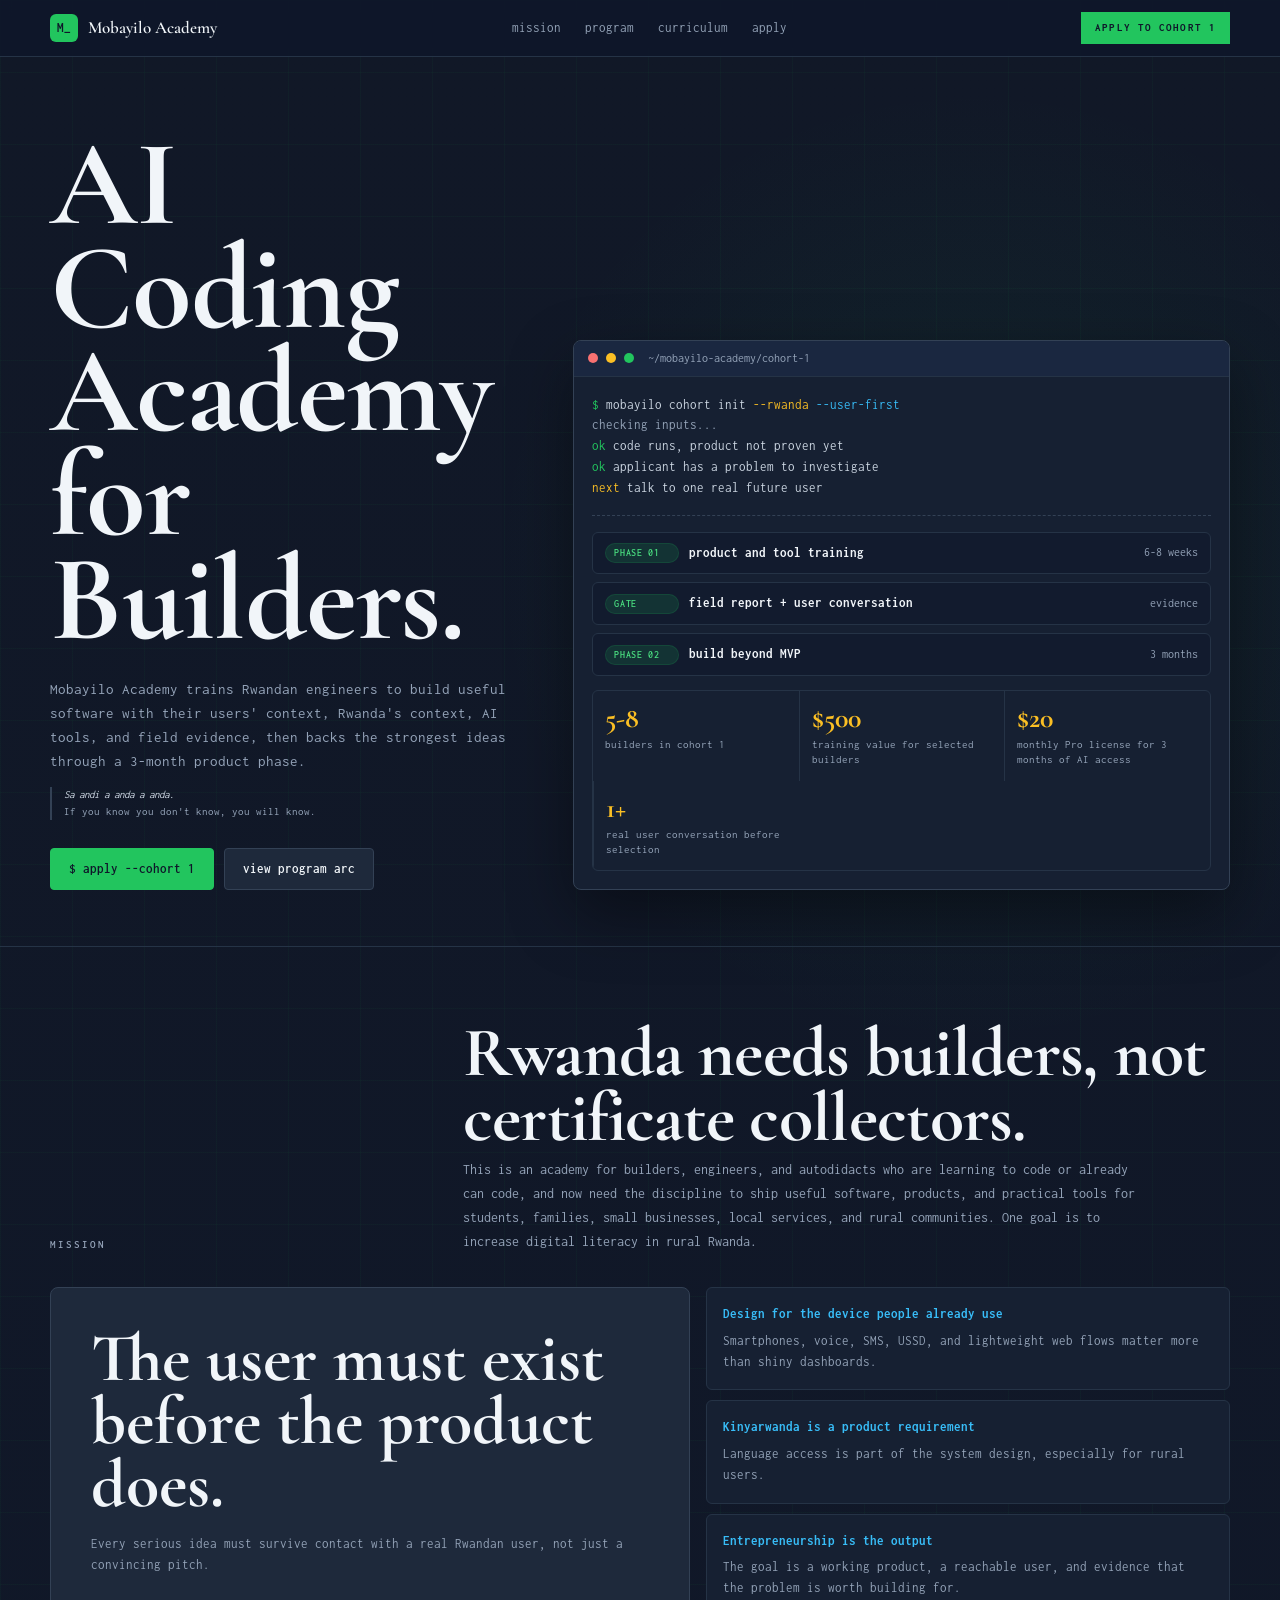
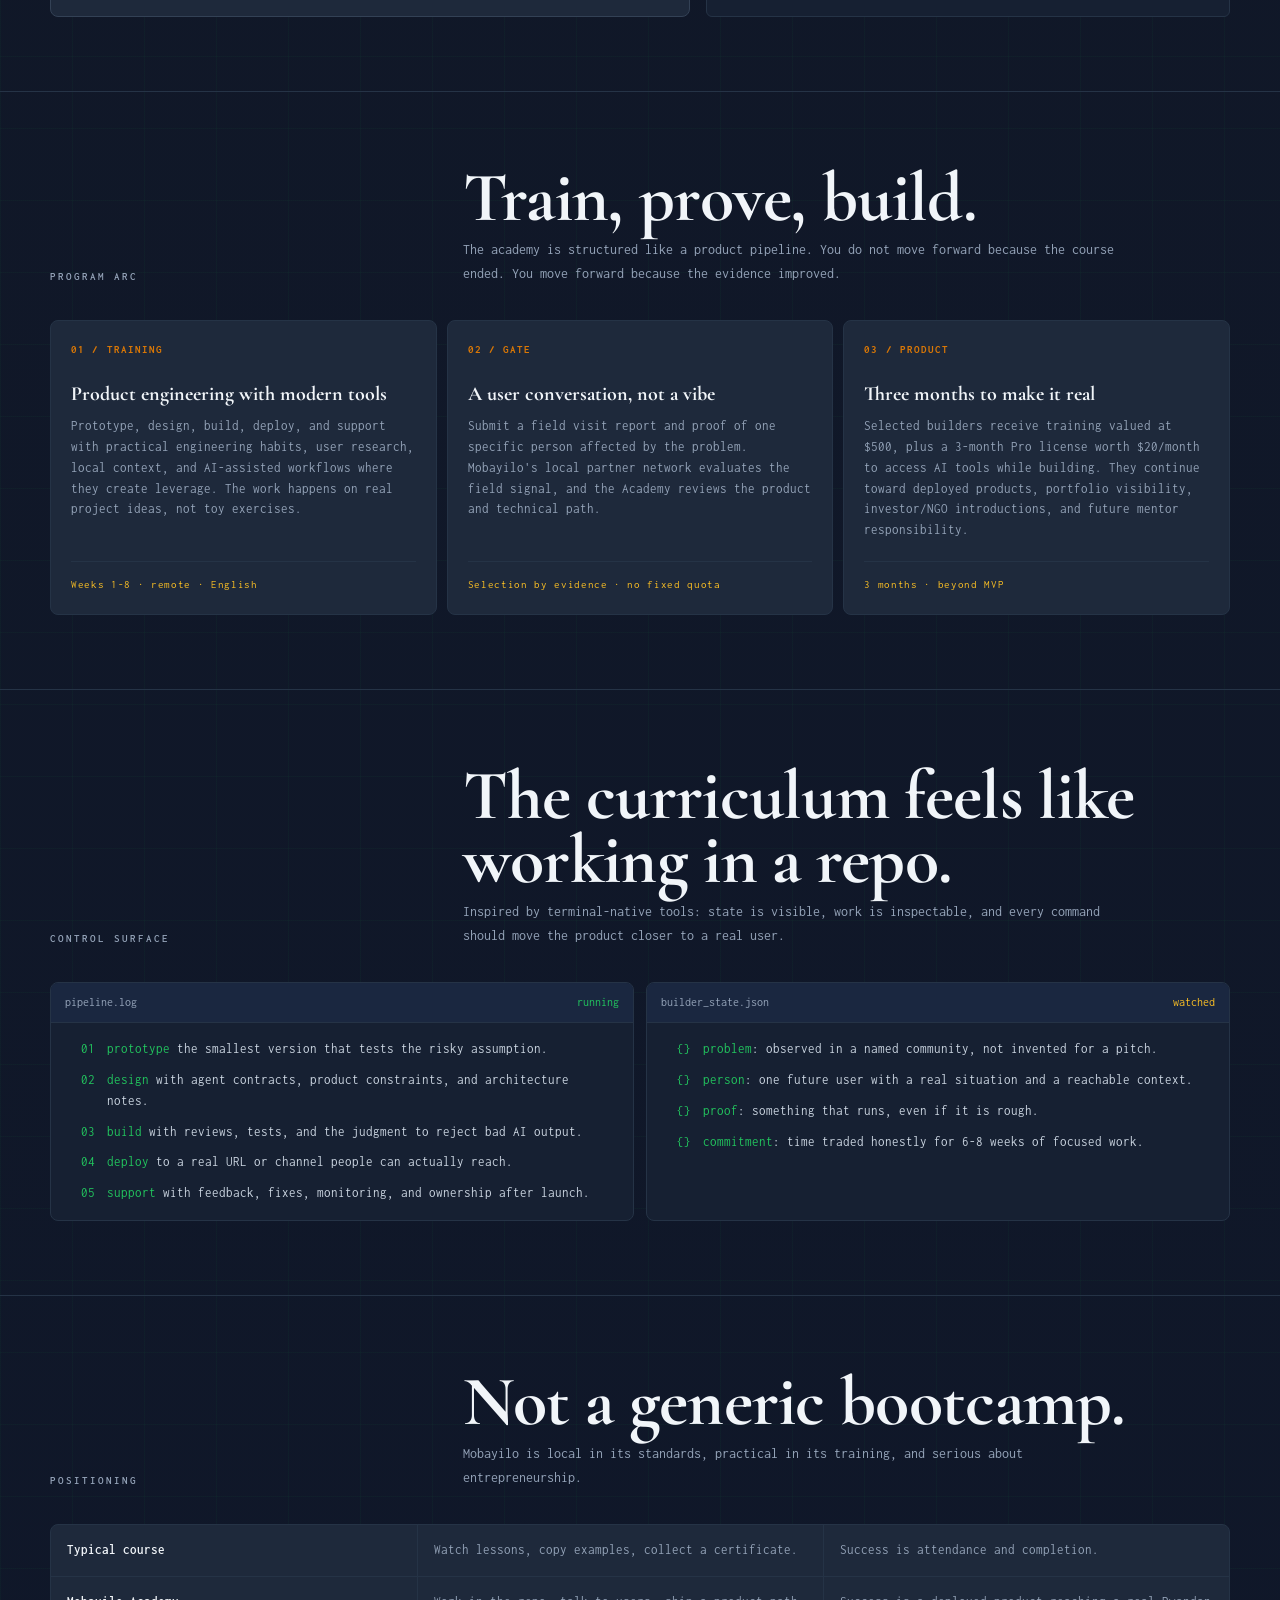
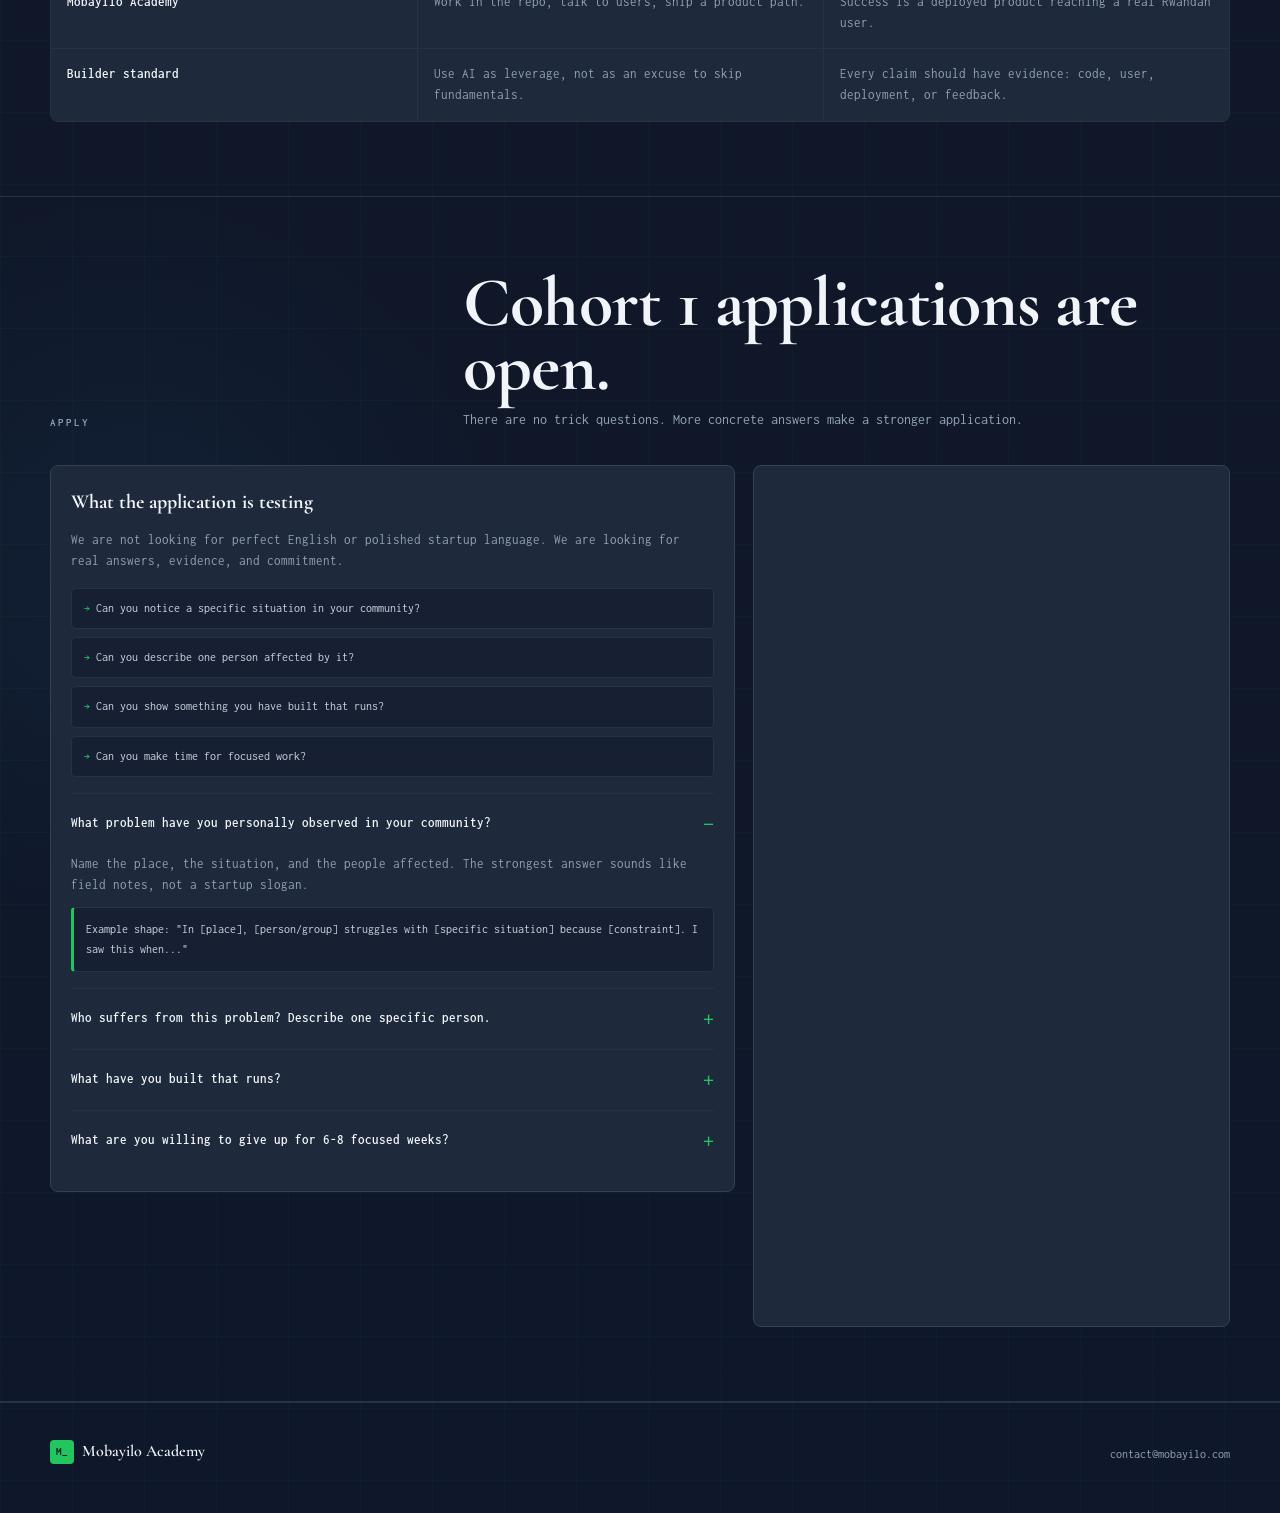
==== site/index.html @ a6df638d "feat(site): restyle Academy to Mobayilo design system Replace IBM Plex Mono + Instrument Serif with " ====
<!DOCTYPE html>
<html lang="en">
<head>
  <meta charset="UTF-8">
  <meta name="viewport" content="width=device-width, initial-scale=1.0">
  <title>Mobayilo Academy - Cohort 1</title>
  <meta name="description" content="Mobayilo Academy trains Rwandan engineers to build useful software with user context, Rwanda context, AI tools, and builder discipline.">
  <link rel="canonical" href="https://academy.mobayilo.com/">
  <meta property="og:title" content="Mobayilo Academy - Cohort 1">
  <meta property="og:description" content="Training Rwandan builders to ship useful software with user context, Rwanda context, AI tools, and field evidence.">
  <meta property="og:type" content="website">
  <meta property="og:url" content="https://academy.mobayilo.com/">
  <meta name="twitter:card" content="summary">
  <link rel="icon" href="data:image/svg+xml,%3Csvg xmlns='http://www.w3.org/2000/svg' viewBox='0 0 64 64'%3E%3Crect width='64' height='64' rx='10' fill='%230F172A'/%3E%3Crect x='14' y='14' width='36' height='36' rx='6' fill='%231E293B' stroke='%2322C55E' stroke-width='1.5'/%3E%3Ctext x='18' y='40' font-family='monospace' font-size='18' font-weight='700' fill='%2322C55E'%3EM_%3C/text%3E%3C/svg%3E">
  <link rel="preconnect" href="https://fonts.googleapis.com">
  <link rel="preconnect" href="https://fonts.gstatic.com" crossorigin>
  <link href="https://fonts.googleapis.com/css2?family=Cormorant+Garamond:wght@500;600;700&family=Inconsolata:wght@400;500;600;700&display=swap" rel="stylesheet">
  <style>
    *, *::before, *::after { box-sizing: border-box; }
    html {
      scroll-behavior: smooth;
      scroll-padding-top: 72px;
      -webkit-text-size-adjust: 100%;
    }
    body, h1, h2, h3, h4, p, ul { margin: 0; }
    body {
      min-height: 100vh;
      background:
        linear-gradient(90deg, rgba(34, 197, 94, 0.04) 1px, transparent 1px) 0 0 / 72px 72px,
        linear-gradient(180deg, rgba(34, 197, 94, 0.04) 1px, transparent 1px) 0 0 / 72px 72px,
        radial-gradient(circle at 76% 12%, rgba(34, 197, 94, 0.08), transparent 30rem),
        radial-gradient(circle at 10% 80%, rgba(56, 189, 248, 0.05), transparent 24rem),
        linear-gradient(180deg, #111827 0%, #0F172A 100%);
      color: #F1F5F9;
      font-family: "Inconsolata", ui-monospace, SFMono-Regular, Menlo, Consolas, monospace;
      line-height: 1.6;
    }
    a { color: inherit; text-decoration: none; }
    button { font: inherit; }

    :root {
      --bg:          #0F172A;
      --panel:       #1E293B;
      --panel-2:     #162032;
      --panel-3:     #1a2740;
      --text:        #F1F5F9;
      --muted:       #94A3B8;
      --soft:        #CBD5E1;
      --line:        #253346;
      --line-bright: #334155;
      --green:       #22C55E;
      --green-wash:  rgba(34, 197, 94, 0.14);
      --green-strong:#4ADE80;
      --teal:        #38BDF8;
      --amber:       #FBBF24;
      --red:         #F87171;
      --earth:       #D97706;
      --max: 1180px;
    }

    .wrap {
      width: min(var(--max), calc(100% - 32px));
      margin: 0 auto;
    }

    .mono   { font-family: "Inconsolata", ui-monospace, monospace; }
    .serif  { font-family: "Cormorant Garamond", Georgia, serif; }
    .muted  { color: var(--muted); }
    .green  { color: var(--green); }
    .teal   { color: var(--teal); }
    .amber  { color: var(--amber); }

    /* ── Navbar ──────────────────────────────────────────────────────── */
    .topbar {
      position: sticky;
      top: 0;
      z-index: 20;
      border-bottom: 1px solid var(--line);
      background: color-mix(in srgb, var(--bg) 92%, transparent);
      backdrop-filter: blur(8px);
      -webkit-backdrop-filter: blur(8px);
    }
    .topbar .wrap {
      display: flex;
      align-items: center;
      justify-content: space-between;
      min-height: 56px;
      gap: 18px;
    }
    .brand {
      display: inline-flex;
      align-items: center;
      gap: 10px;
      min-width: 0;
      color: var(--text);
      font-family: "Cormorant Garamond", Georgia, serif;
      font-size: 17px;
      font-weight: 600;
    }
    .mark {
      display: grid;
      place-items: center;
      width: 28px;
      height: 28px;
      border-radius: 6px;
      background: var(--green);
      color: var(--bg);
      font-family: "Inconsolata", monospace;
      font-size: 13px;
      font-weight: 700;
      flex: 0 0 auto;
    }
    .navlinks {
      display: none;
      align-items: center;
      gap: 24px;
      color: var(--muted);
      font-size: 13px;
    }
    .navlinks a { transition: color 140ms ease; }
    .navlinks a:hover { color: var(--text); }
    .navcta {
      display: inline-flex;
      align-items: center;
      justify-content: center;
      min-height: 32px;
      padding: 0 14px;
      border: none;
      background: var(--green);
      color: var(--bg);
      font-family: "Inconsolata", monospace;
      font-size: 11px;
      font-weight: 700;
      letter-spacing: 0.1em;
      text-transform: uppercase;
      white-space: nowrap;
      transition: background 140ms ease;
    }
    .navcta:hover { background: var(--green-strong); }
    @media (min-width: 760px) { .navlinks { display: flex; } }

    /* ── Hero ────────────────────────────────────────────────────────── */
    .hero {
      padding: 54px 0 42px;
      border-bottom: 1px solid var(--line);
    }
    .hero-grid {
      display: grid;
      gap: 28px;
      align-items: end;
    }
    @media (min-width: 940px) {
      .hero-grid { grid-template-columns: minmax(0, 0.86fr) minmax(430px, 1.14fr); }
      .hero { padding: 76px 0 56px; }
    }
    .kicker {
      display: inline-flex;
      align-items: center;
      gap: 10px;
      color: var(--muted);
      font-size: 11px;
      font-weight: 600;
      letter-spacing: 0.12em;
      text-transform: uppercase;
      margin-bottom: 22px;
    }
    .kicker::before {
      content: "";
      width: 28px;
      height: 1px;
      background: var(--green);
      flex-shrink: 0;
    }
    h1 {
      max-width: 760px;
      font-family: "Cormorant Garamond", Georgia, serif;
      font-size: clamp(52px, 11vw, 122px);
      line-height: 0.85;
      font-weight: 700;
      letter-spacing: -0.01em;
      color: var(--text);
    }
    .hero-copy {
      max-width: 560px;
      margin-top: 26px;
      color: var(--muted);
      font-size: clamp(13px, 1.5vw, 15px);
    }
    .hero-saying {
      margin-top: 14px;
      color: var(--muted);
      font-size: 11px;
      line-height: 1.5;
      padding-left: 12px;
      border-left: 2px solid var(--line-bright);
    }
    .hero-saying em {
      display: block;
      font-style: italic;
      color: var(--soft);
    }
    .hero-actions {
      display: flex;
      flex-wrap: wrap;
      gap: 10px;
      margin-top: 28px;
    }
    .btn {
      display: inline-flex;
      align-items: center;
      justify-content: center;
      min-height: 42px;
      padding: 0 18px;
      border: 1px solid var(--line-bright);
      border-radius: 4px;
      background: var(--panel);
      color: var(--text);
      font-family: "Inconsolata", monospace;
      font-size: 13px;
      font-weight: 600;
      transition: border-color 140ms ease, background 140ms ease;
    }
    .btn:hover { border-color: var(--green); background: var(--panel-2); }
    .btn.primary {
      background: var(--green);
      border-color: var(--green);
      color: var(--bg);
    }
    .btn.primary:hover { background: var(--green-strong); border-color: var(--green-strong); }

    /* ── Terminal widget ─────────────────────────────────────────────── */
    .terminal {
      border: 1px solid var(--line-bright);
      border-radius: 8px;
      background: var(--panel-2);
      box-shadow: 0 24px 64px rgba(0, 0, 0, 0.4);
      overflow: hidden;
    }
    .term-head {
      display: flex;
      align-items: center;
      gap: 8px;
      min-height: 36px;
      padding: 0 14px;
      border-bottom: 1px solid var(--line);
      background: var(--panel-3);
      color: var(--muted);
      font-size: 12px;
    }
    .dot { width: 10px; height: 10px; border-radius: 50%; background: var(--line-bright); }
    .dot.red    { background: var(--red); }
    .dot.amber  { background: var(--amber); }
    .dot.green  { background: var(--green); }
    .term-title { margin-left: 6px; overflow: hidden; text-overflow: ellipsis; white-space: nowrap; }
    .term-body  { padding: 18px; }
    .shell {
      color: var(--soft);
      font-size: 13px;
      border-bottom: 1px dashed var(--line-bright);
      padding-bottom: 16px;
      margin-bottom: 16px;
      overflow-wrap: anywhere;
    }
    .prompt { color: var(--green); }
    .flag   { color: var(--amber); }
    .path   { color: var(--teal); }
    .status-grid { display: grid; gap: 8px; }
    .status-row {
      display: grid;
      grid-template-columns: 74px 1fr auto;
      gap: 10px;
      align-items: center;
      padding: 10px 12px;
      border: 1px solid var(--line);
      border-radius: 6px;
      background: rgba(15, 23, 42, 0.5);
      font-size: 12px;
    }
    .status-row strong { color: var(--text); font-size: 13px; }
    .pill {
      display: inline-flex;
      align-items: center;
      min-height: 20px;
      padding: 0 8px;
      border: 1px solid var(--green-wash);
      border-radius: 99px;
      background: var(--green-wash);
      color: var(--green-strong);
      font-size: 10px;
      font-weight: 600;
      letter-spacing: 0.06em;
      text-transform: uppercase;
    }
    .dash {
      display: grid;
      grid-template-columns: repeat(3, 1fr);
      margin-top: 14px;
      border: 1px solid var(--line);
      border-radius: 6px;
      overflow: hidden;
    }
    .dash div {
      padding: 13px 12px;
      border-left: 1px solid var(--line);
      min-width: 0;
    }
    .dash div:first-child { border-left: 0; }
    .dash b {
      display: block;
      color: var(--amber);
      font-size: clamp(20px, 5vw, 28px);
      line-height: 1;
      margin-bottom: 6px;
      font-family: "Cormorant Garamond", Georgia, serif;
      font-weight: 700;
    }
    .dash span {
      display: block;
      color: var(--muted);
      font-size: 11px;
      line-height: 1.35;
    }

    /* ── Sections ────────────────────────────────────────────────────── */
    .section {
      padding: 74px 0;
      border-bottom: 1px solid var(--line);
      scroll-margin-top: 72px;
    }
    .section-head {
      display: grid;
      gap: 14px;
      margin-bottom: 34px;
    }
    @media (min-width: 820px) {
      .section-head { grid-template-columns: 0.52fr 1fr; align-items: end; }
    }
    .eyebrow {
      color: var(--muted);
      font-size: 11px;
      font-weight: 600;
      text-transform: uppercase;
      letter-spacing: 0.18em;
    }
    h2 {
      font-family: "Cormorant Garamond", Georgia, serif;
      font-size: clamp(38px, 6.5vw, 70px);
      line-height: 0.92;
      font-weight: 700;
      letter-spacing: -0.01em;
      color: var(--text);
    }
    .lead {
      color: var(--muted);
      max-width: 680px;
      font-size: 14px;
      line-height: 1.7;
      margin-top: 8px;
    }

    /* ── Mission: quote + rules ──────────────────────────────────────── */
    .principle {
      display: grid;
      gap: 16px;
    }
    @media (min-width: 860px) {
      .principle { grid-template-columns: 1.1fr 0.9fr; }
    }
    .quote-panel {
      border: 1px solid var(--line-bright);
      border-radius: 8px;
      background: var(--panel);
      padding: clamp(22px, 5vw, 40px);
    }
    .quote-panel p {
      font-family: "Cormorant Garamond", Georgia, serif;
      font-size: clamp(34px, 6vw, 68px);
      line-height: 0.92;
      font-weight: 700;
      color: var(--text);
    }
    .quote-panel small {
      display: block;
      margin-top: 18px;
      color: var(--muted);
      font-size: 13px;
    }
    .rule-stack { display: grid; gap: 10px; }
    .rule {
      border: 1px solid var(--line);
      border-radius: 6px;
      background: var(--panel-2);
      padding: 16px;
    }
    .rule b {
      display: block;
      color: var(--teal);
      margin-bottom: 6px;
      font-size: 13px;
    }
    .rule p { color: var(--muted); font-size: 13px; }

    /* ── Program phases ──────────────────────────────────────────────── */
    .phase-grid { display: grid; gap: 10px; }
    @media (min-width: 850px) {
      .phase-grid { grid-template-columns: repeat(3, 1fr); }
    }
    .phase {
      border: 1px solid var(--line);
      border-radius: 8px;
      background: var(--panel);
      min-height: 260px;
      padding: 20px;
      display: flex;
      flex-direction: column;
      justify-content: space-between;
    }
    .phase-num {
      color: var(--earth);
      font-size: 11px;
      font-weight: 700;
      letter-spacing: 0.1em;
      margin-bottom: 24px;
    }
    .phase h3 {
      color: var(--text);
      font-size: 20px;
      line-height: 1.2;
      margin-bottom: 10px;
      font-family: "Cormorant Garamond", Georgia, serif;
      font-weight: 700;
    }
    .phase p { color: var(--muted); font-size: 13px; line-height: 1.6; }
    .phase-foot {
      margin-top: 20px;
      padding-top: 14px;
      border-top: 1px solid var(--line);
      color: var(--amber);
      font-size: 11px;
      letter-spacing: 0.06em;
    }

    /* ── Curriculum panes ────────────────────────────────────────────── */
    .surface { display: grid; gap: 12px; }
    @media (min-width: 900px) { .surface { grid-template-columns: 1fr 1fr; } }
    .pane {
      border: 1px solid var(--line);
      border-radius: 8px;
      background: var(--panel-2);
      overflow: hidden;
    }
    .pane-head {
      display: flex;
      justify-content: space-between;
      gap: 12px;
      padding: 10px 14px;
      border-bottom: 1px solid var(--line);
      background: var(--panel-3);
      color: var(--muted);
      font-size: 12px;
    }
    .pane-body { display: grid; gap: 10px; padding: 16px; }
    .logline {
      display: grid;
      grid-template-columns: 28px 1fr;
      gap: 12px;
      align-items: start;
      color: var(--soft);
      font-size: 13px;
    }
    .logline span:first-child { color: var(--green); text-align: right; }

    /* ── Comparison table ────────────────────────────────────────────── */
    .comparison {
      border: 1px solid var(--line);
      border-radius: 8px;
      background: var(--panel);
      overflow: hidden;
    }
    .comp-row {
      display: grid;
      grid-template-columns: 1fr;
      border-top: 1px solid var(--line);
    }
    .comp-row:first-child { border-top: 0; }
    .comp-cell {
      padding: 15px 16px;
      border-top: 1px dashed var(--line);
      color: var(--muted);
      font-size: 13px;
    }
    .comp-cell:first-child {
      border-top: 0;
      color: var(--text);
      font-weight: 600;
    }
    @media (min-width: 720px) {
      .comp-row { grid-template-columns: 0.9fr 1fr 1fr; }
      .comp-cell { border-top: 0; border-left: 1px solid var(--line); }
      .comp-cell:first-child { border-left: 0; }
    }

    /* ── Apply section ───────────────────────────────────────────────── */
    .apply-grid {
      display: grid;
      gap: 18px;
      align-items: start;
    }
    @media (min-width: 980px) {
      .apply-grid { grid-template-columns: minmax(0, 1.12fr) minmax(360px, 0.78fr); }
    }
    .form-shell,
    .application-guide {
      border: 1px solid var(--line-bright);
      border-radius: 8px;
      background: var(--panel);
    }
    .form-shell { padding: 20px; }
    .form-shell iframe {
      display: block;
      width: 100%;
      min-height: 820px;
      border: 0;
      background: transparent;
      filter: brightness(0.88) contrast(1.06) saturate(0.75) hue-rotate(190deg);
    }
    .application-guide { padding: 20px; }
    .application-guide h3 {
      font-family: "Cormorant Garamond", Georgia, serif;
      font-size: 20px;
      font-weight: 700;
      margin-bottom: 12px;
      color: var(--text);
    }
    .application-guide p { color: var(--muted); font-size: 13px; margin-bottom: 12px; }
    .criteria-list {
      display: grid;
      gap: 8px;
      list-style: none;
      padding: 0;
      margin-top: 16px;
    }
    .criteria-list li {
      border: 1px solid var(--line);
      border-radius: 4px;
      padding: 10px 12px;
      color: var(--soft);
      font-size: 12px;
      background: var(--panel-2);
    }
    .criteria-list li::before {
      content: "→ ";
      color: var(--green);
    }
    .application-list {
      display: grid;
      margin-top: 16px;
      border-top: 1px solid var(--line);
    }
    .application-item {
      border-bottom: 1px solid var(--line);
    }
    .application-item:last-child { border-bottom: 0; }
    .application-item summary {
      display: grid;
      grid-template-columns: 1fr auto;
      gap: 16px;
      align-items: center;
      min-height: 60px;
      padding: 14px 0;
      color: var(--text);
      cursor: pointer;
      list-style: none;
      font-size: 13px;
      font-weight: 600;
    }
    .application-item summary::-webkit-details-marker { display: none; }
    .application-item summary::after {
      content: "+";
      color: var(--green);
      font-size: 22px;
      font-weight: 400;
      line-height: 1;
    }
    .application-item[open] summary::after { content: "−"; }
    .application-item__body {
      padding: 0 0 16px;
      color: var(--muted);
      font-size: 13px;
    }
    .application-item__body p { margin-bottom: 12px; }
    .application-prompt {
      border: 1px solid var(--line);
      border-radius: 4px;
      border-left: 3px solid var(--green);
      background: var(--panel-2);
      color: var(--soft);
      padding: 12px;
      font-size: 12px;
    }

    /* ── Footer ──────────────────────────────────────────────────────── */
    footer {
      padding: 36px 0 44px;
      color: var(--muted);
      font-size: 12px;
      border-top: 1px solid var(--line);
    }
    footer .wrap {
      display: flex;
      justify-content: space-between;
      gap: 18px;
      flex-wrap: wrap;
      align-items: center;
    }
    .footer-brand {
      display: flex;
      align-items: center;
      gap: 8px;
      color: var(--text);
      font-family: "Cormorant Garamond", Georgia, serif;
      font-size: 16px;
      font-weight: 600;
      margin-bottom: 4px;
    }
    .footer-brand::before {
      content: "M_";
      display: inline-grid;
      place-items: center;
      width: 24px;
      height: 24px;
      border-radius: 4px;
      background: var(--green);
      color: var(--bg);
      font-family: "Inconsolata", monospace;
      font-size: 11px;
      font-weight: 700;
    }
    footer a { transition: color 140ms ease; }
    footer a:hover { color: var(--text); }

    /* ── Mobile overrides ────────────────────────────────────────────── */
    @media (max-width: 560px) {
      .wrap { width: min(var(--max), calc(100% - 24px)); }
      .topbar .wrap { min-height: 52px; }
      .brand span:last-child { max-width: 140px; white-space: nowrap; overflow: hidden; text-overflow: ellipsis; }
      .navcta { padding: 0 10px; font-size: 10px; }
      .hero { padding-top: 36px; }
      .term-body { padding: 12px; }
      .status-row { grid-template-columns: 1fr; }
      .dash { grid-template-columns: 1fr; }
      .dash div { border-left: 0; border-top: 1px solid var(--line); }
      .dash div:first-child { border-top: 0; }
      .section { padding: 52px 0; }
    }
  </style>
</head>
<body>
  <header class="topbar">
    <div class="wrap">
      <a class="brand" href="#top" aria-label="Mobayilo Academy home">
        <span class="mark">M_</span>
        <span>Mobayilo Academy</span>
      </a>
      <nav class="navlinks" aria-label="Primary">
        <a href="#mission">mission</a>
        <a href="#program">program</a>
        <a href="#curriculum">curriculum</a>
        <a href="#apply">apply</a>
      </nav>
      <a class="navcta" href="#apply">Apply to Cohort 1</a>
    </div>
  </header>

  <main id="top">
    <section class="hero">
      <div class="wrap hero-grid">
        <div>
          <h1>AI Coding Academy for Builders.</h1>
          <p class="hero-copy">
            Mobayilo Academy trains Rwandan engineers to build useful software with their users' context, Rwanda's context, AI tools, and field evidence, then backs the strongest ideas through a 3-month product phase.
          </p>
          <p class="hero-saying">
            <em>Sa andi a anda a anda.</em>
            If you know you don't know, you will know.
          </p>
          <div class="hero-actions">
            <a class="btn primary" href="#apply">$ apply --cohort 1</a>
            <a class="btn" href="#program">view program arc</a>
          </div>
        </div>

        <aside class="terminal" aria-label="Academy cohort terminal preview">
          <div class="term-head">
            <span class="dot red"></span>
            <span class="dot amber"></span>
            <span class="dot green"></span>
            <span class="term-title">~/mobayilo-academy/cohort-1</span>
          </div>
          <div class="term-body">
            <div class="shell">
              <span class="prompt">$</span> mobayilo cohort init <span class="flag">--rwanda</span> <span class="path">--user-first</span><br>
              <span class="muted">checking inputs...</span><br>
              <span class="green">ok</span> code runs, product not proven yet<br>
              <span class="green">ok</span> applicant has a problem to investigate<br>
              <span class="amber">next</span> talk to one real future user
            </div>

            <div class="status-grid">
              <div class="status-row">
                <span class="pill">phase 01</span>
                <strong>product and tool training</strong>
                <span class="muted">6-8 weeks</span>
              </div>
              <div class="status-row">
                <span class="pill">gate</span>
                <strong>field report + user conversation</strong>
                <span class="muted">evidence</span>
              </div>
              <div class="status-row">
                <span class="pill">phase 02</span>
                <strong>build beyond MVP</strong>
                <span class="muted">3 months</span>
              </div>
            </div>

            <div class="dash" aria-label="Cohort facts">
              <div><b>5-8</b><span>builders in cohort 1</span></div>
              <div><b>$500</b><span>training value for selected builders</span></div>
              <div><b>$20</b><span>monthly Pro license for 3 months of AI access</span></div>
              <div><b>1+</b><span>real user conversation before selection</span></div>
            </div>
          </div>
        </aside>
      </div>
    </section>

    <section class="section" id="mission">
      <div class="wrap">
        <div class="section-head">
          <div class="eyebrow">Mission</div>
          <div>
            <h2>Rwanda needs builders, not certificate collectors.</h2>
            <p class="lead">This is an academy for builders, engineers, and autodidacts who are learning to code or already can code, and now need the discipline to ship useful software, products, and practical tools for students, families, small businesses, local services, and rural communities. One goal is to increase digital literacy in rural Rwanda.</p>
          </div>
        </div>

        <div class="principle">
          <div class="quote-panel">
            <p>The user must exist before the product does.</p>
            <small>Every serious idea must survive contact with a real Rwandan user, not just a convincing pitch.</small>
          </div>
          <div class="rule-stack">
            <div class="rule">
              <b>Design for the device people already use</b>
              <p>Smartphones, voice, SMS, USSD, and lightweight web flows matter more than shiny dashboards.</p>
            </div>
            <div class="rule">
              <b>Kinyarwanda is a product requirement</b>
              <p>Language access is part of the system design, especially for rural users.</p>
            </div>
            <div class="rule">
              <b>Entrepreneurship is the output</b>
              <p>The goal is a working product, a reachable user, and evidence that the problem is worth building for.</p>
            </div>
          </div>
        </div>
      </div>
    </section>

    <section class="section" id="program">
      <div class="wrap">
        <div class="section-head">
          <div class="eyebrow">Program arc</div>
          <div>
            <h2>Train, prove, build.</h2>
            <p class="lead">The academy is structured like a product pipeline. You do not move forward because the course ended. You move forward because the evidence improved.</p>
          </div>
        </div>

        <div class="phase-grid">
          <article class="phase">
            <div>
              <div class="phase-num">01 / TRAINING</div>
              <h3>Product engineering with modern tools</h3>
              <p>Prototype, design, build, deploy, and support with practical engineering habits, user research, local context, and AI-assisted workflows where they create leverage. The work happens on real project ideas, not toy exercises.</p>
            </div>
            <div class="phase-foot">Weeks 1-8 · remote · English</div>
          </article>
          <article class="phase">
            <div>
              <div class="phase-num">02 / GATE</div>
              <h3>A user conversation, not a vibe</h3>
              <p>Submit a field visit report and proof of one specific person affected by the problem. Mobayilo's local partner network evaluates the field signal, and the Academy reviews the product and technical path.</p>
            </div>
            <div class="phase-foot">Selection by evidence · no fixed quota</div>
          </article>
          <article class="phase">
            <div>
              <div class="phase-num">03 / PRODUCT</div>
              <h3>Three months to make it real</h3>
              <p>Selected builders receive training valued at $500, plus a 3-month Pro license worth $20/month to access AI tools while building. They continue toward deployed products, portfolio visibility, investor/NGO introductions, and future mentor responsibility.</p>
            </div>
            <div class="phase-foot">3 months · beyond MVP</div>
          </article>
        </div>
      </div>
    </section>

    <section class="section" id="curriculum">
      <div class="wrap">
        <div class="section-head">
          <div class="eyebrow">Control surface</div>
          <div>
            <h2>The curriculum feels like working in a repo.</h2>
            <p class="lead">Inspired by terminal-native tools: state is visible, work is inspectable, and every command should move the product closer to a real user.</p>
          </div>
        </div>

        <div class="surface">
          <article class="pane">
            <div class="pane-head">
              <span>pipeline.log</span>
              <span class="green">running</span>
            </div>
            <div class="pane-body">
              <div class="logline"><span>01</span><p><span class="teal">prototype</span> the smallest version that tests the risky assumption.</p></div>
              <div class="logline"><span>02</span><p><span class="teal">design</span> with agent contracts, product constraints, and architecture notes.</p></div>
              <div class="logline"><span>03</span><p><span class="teal">build</span> with reviews, tests, and the judgment to reject bad AI output.</p></div>
              <div class="logline"><span>04</span><p><span class="teal">deploy</span> to a real URL or channel people can actually reach.</p></div>
              <div class="logline"><span>05</span><p><span class="teal">support</span> with feedback, fixes, monitoring, and ownership after launch.</p></div>
            </div>
          </article>

          <article class="pane">
            <div class="pane-head">
              <span>builder_state.json</span>
              <span class="amber">watched</span>
            </div>
            <div class="pane-body">
              <div class="logline"><span>{}</span><p><span class="amber">problem</span>: observed in a named community, not invented for a pitch.</p></div>
              <div class="logline"><span>{}</span><p><span class="amber">person</span>: one future user with a real situation and a reachable context.</p></div>
              <div class="logline"><span>{}</span><p><span class="amber">proof</span>: something that runs, even if it is rough.</p></div>
              <div class="logline"><span>{}</span><p><span class="amber">commitment</span>: time traded honestly for 6-8 weeks of focused work.</p></div>
            </div>
          </article>
        </div>
      </div>
    </section>

    <section class="section">
      <div class="wrap">
        <div class="section-head">
          <div class="eyebrow">Positioning</div>
          <div>
            <h2>Not a generic bootcamp.</h2>
            <p class="lead">Mobayilo is local in its standards, practical in its training, and serious about entrepreneurship.</p>
          </div>
        </div>

        <div class="comparison" aria-label="Academy comparison">
          <div class="comp-row">
            <div class="comp-cell">Typical course</div>
            <div class="comp-cell">Watch lessons, copy examples, collect a certificate.</div>
            <div class="comp-cell">Success is attendance and completion.</div>
          </div>
          <div class="comp-row">
            <div class="comp-cell">Mobayilo Academy</div>
            <div class="comp-cell">Work in the repo, talk to users, ship a product path.</div>
            <div class="comp-cell">Success is a deployed product reaching a real Rwandan user.</div>
          </div>
          <div class="comp-row">
            <div class="comp-cell">Builder standard</div>
            <div class="comp-cell">Use AI as leverage, not as an excuse to skip fundamentals.</div>
            <div class="comp-cell">Every claim should have evidence: code, user, deployment, or feedback.</div>
          </div>
        </div>
      </div>
    </section>

    <section class="section" id="apply">
      <div class="wrap">
        <div class="section-head">
          <div class="eyebrow">Apply</div>
          <div>
            <h2>Cohort 1 applications are open.</h2>
            <p class="lead">There are no trick questions. More concrete answers make a stronger application.</p>
          </div>
        </div>

        <div class="apply-grid">
          <aside class="application-guide">
            <h3>What the application is testing</h3>
            <p>We are not looking for perfect English or polished startup language. We are looking for real answers, evidence, and commitment.</p>
            <ul class="criteria-list">
              <li>Can you notice a specific situation in your community?</li>
              <li>Can you describe one person affected by it?</li>
              <li>Can you show something you have built that runs?</li>
              <li>Can you make time for focused work?</li>
            </ul>
            <div class="application-list">
              <details class="application-item" open>
                <summary>What problem have you personally observed in your community?</summary>
                <div class="application-item__body">
                  <p>Name the place, the situation, and the people affected. The strongest answer sounds like field notes, not a startup slogan.</p>
                  <div class="application-prompt">Example shape: "In [place], [person/group] struggles with [specific situation] because [constraint]. I saw this when..."</div>
                </div>
              </details>

              <details class="application-item">
                <summary>Who suffers from this problem? Describe one specific person.</summary>
                <div class="application-item__body">
                  <p>Write about one person, not a broad category. A name, age, job, location, routine, or conversation makes the problem real.</p>
                  <div class="application-prompt">We want to understand the future user before the product exists.</div>
                </div>
              </details>

              <details class="application-item">
                <summary>What have you built that runs?</summary>
                <div class="application-item__body">
                  <p>Share a GitHub repo, deployed project, school project, script, prototype, or anything functional. Rough is fine. Running matters.</p>
                  <div class="application-prompt">We are not judging polish. We are looking for proof that you can ship something.</div>
                </div>
              </details>

              <details class="application-item">
                <summary>What are you willing to give up for 6-8 focused weeks?</summary>
                <div class="application-item__body">
                  <p>Be honest about the real cost. Time, habits, side projects, job search rhythm, or social commitments all count.</p>
                  <div class="application-prompt">Commitment is easier to trust when it names the tradeoff.</div>
                </div>
              </details>
            </div>
          </aside>

          <div class="form-shell">
            <iframe data-tally-src="https://tally.so/embed/PdkBeQ?alignLeft=1&hideTitle=1&transparentBackground=1&dynamicHeight=1"
              loading="lazy" width="100%" height="820" frameborder="0" marginheight="0" marginwidth="0"
              title="Mobayilo Academy - Cohort 1 Application"></iframe>
          </div>
        </div>
      </div>
    </section>
  </main>

  <footer>
    <div class="wrap">
      <div>
        <div class="footer-brand">Mobayilo Academy</div>
      </div>
      <div>
        <a href="mailto:contact@mobayilo.com">contact@mobayilo.com</a>
      </div>
    </div>
  </footer>

  <script>
    var d = document;
    var w = "https://tally.so/widgets/embed.js";
    var v = function () {
      if (typeof Tally !== "undefined") {
        Tally.loadEmbeds();
      } else {
        d.querySelectorAll("iframe[data-tally-src]:not([src])").forEach(function (e) {
          e.src = e.dataset.tallySrc;
        });
      }
    };
    if (typeof Tally !== "undefined") {
      v();
    } else if (d.querySelector('script[src="' + w + '"]') == null) {
      var s = d.createElement("script");
      s.src = w;
      s.onload = v;
      s.onerror = v;
      d.body.appendChild(s);
    }

    document.querySelectorAll(".application-item").forEach((item) => {
      item.addEventListener("toggle", () => {
        if (!item.open) return;
        document.querySelectorAll(".application-item[open]").forEach((openItem) => {
          if (openItem !== item) openItem.open = false;
        });
      });
    });
  </script>
</body>
</html>
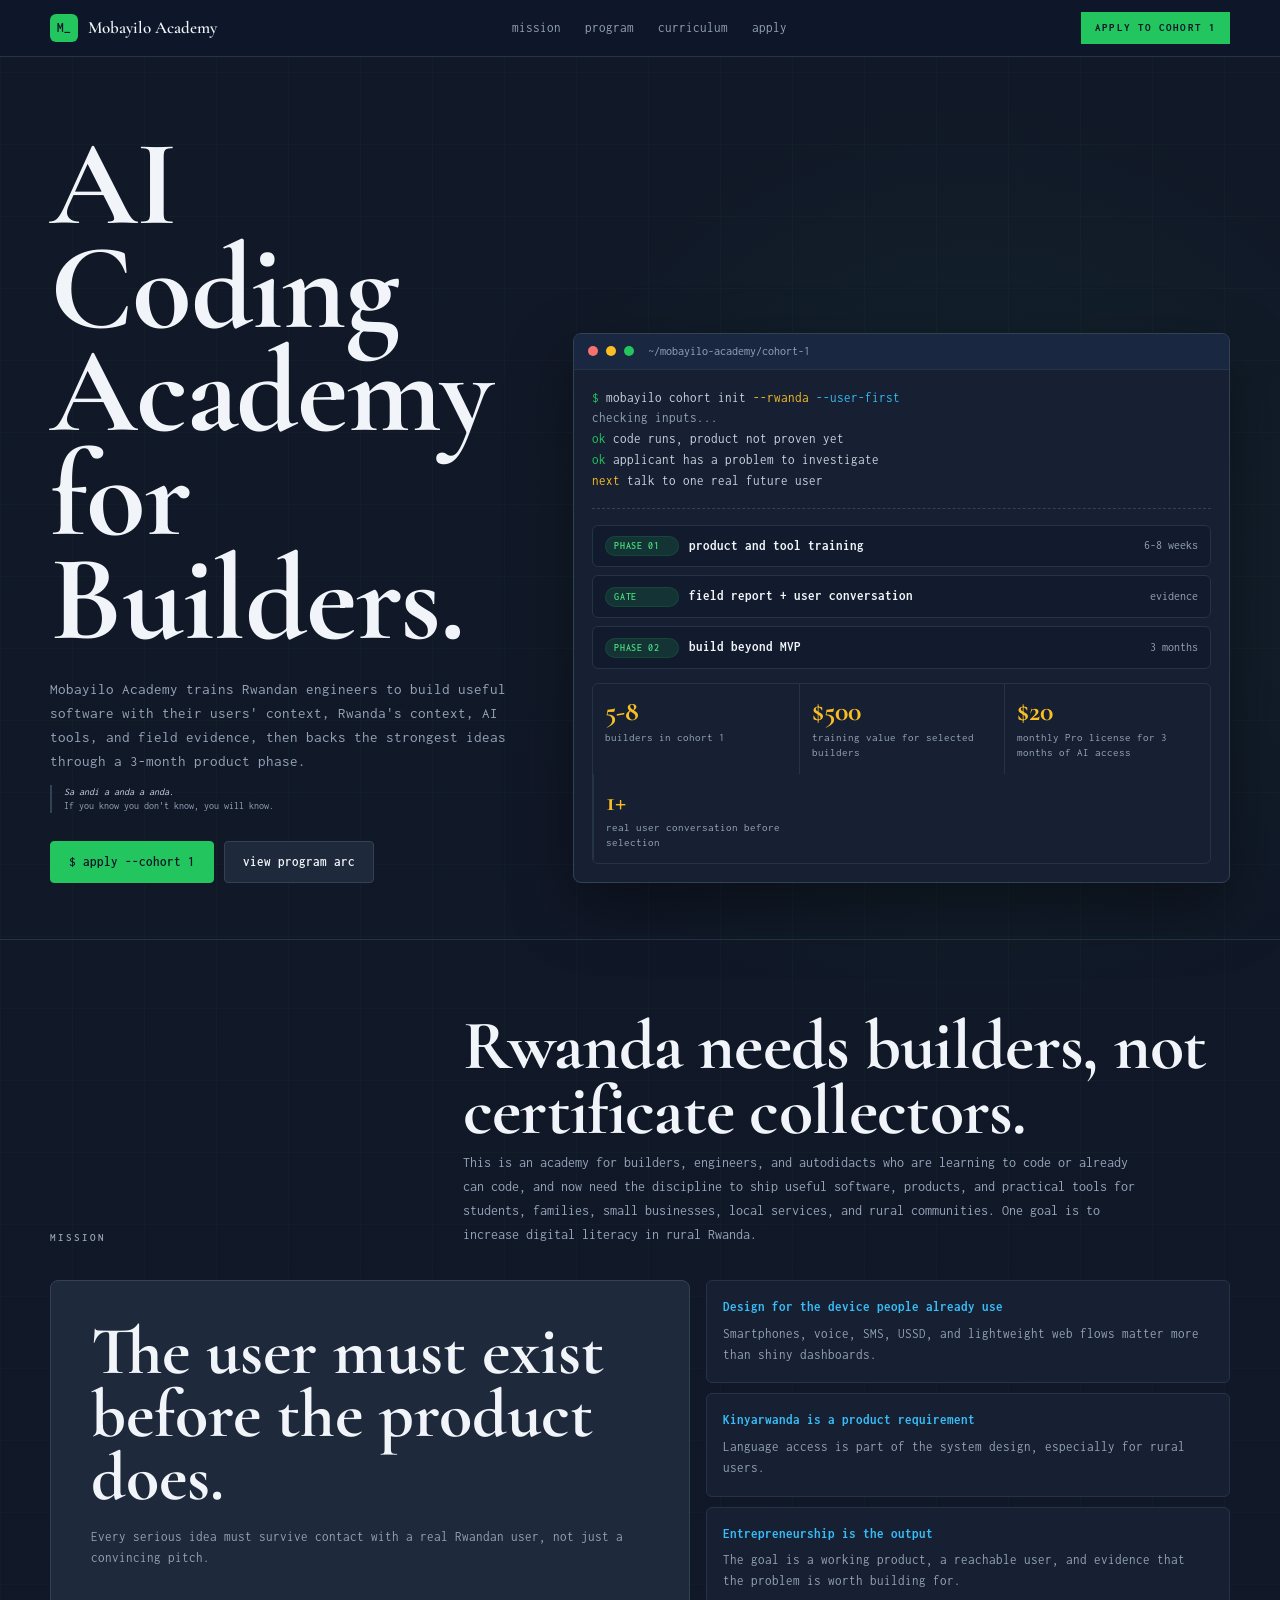
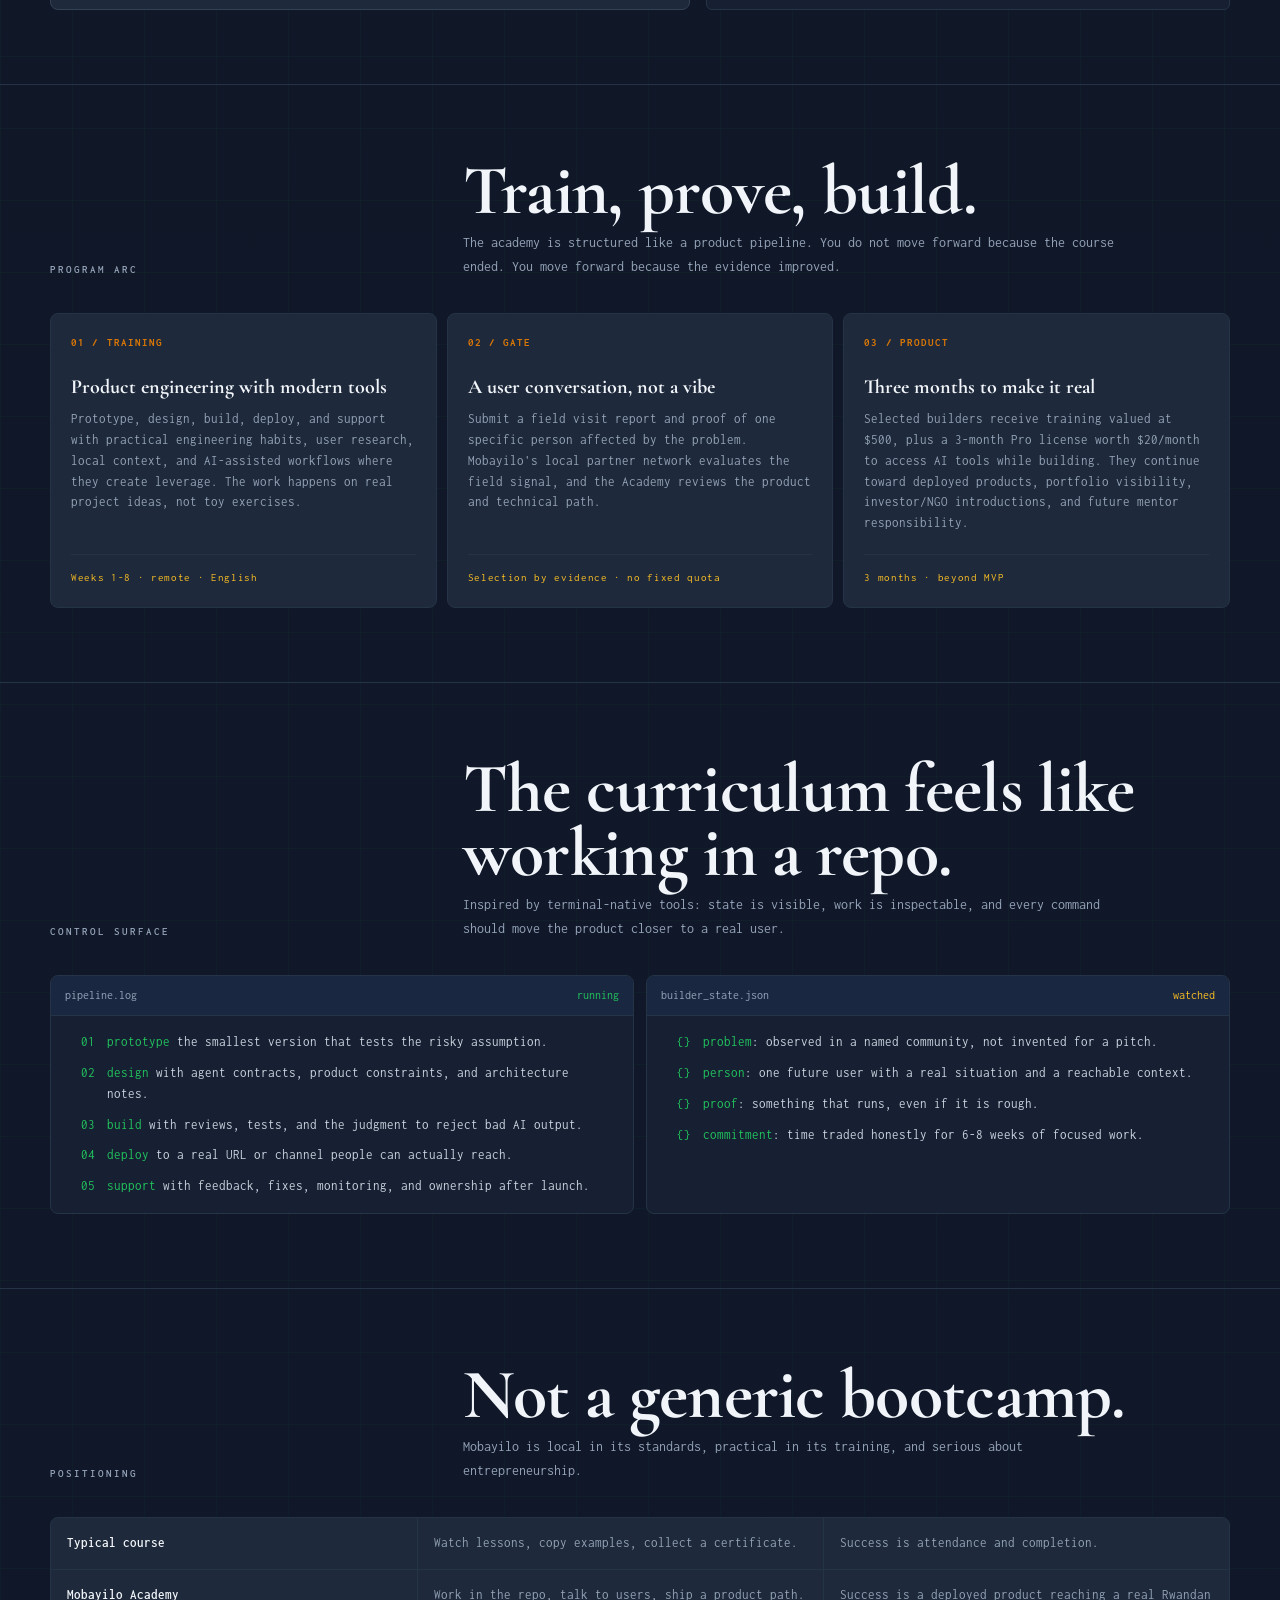
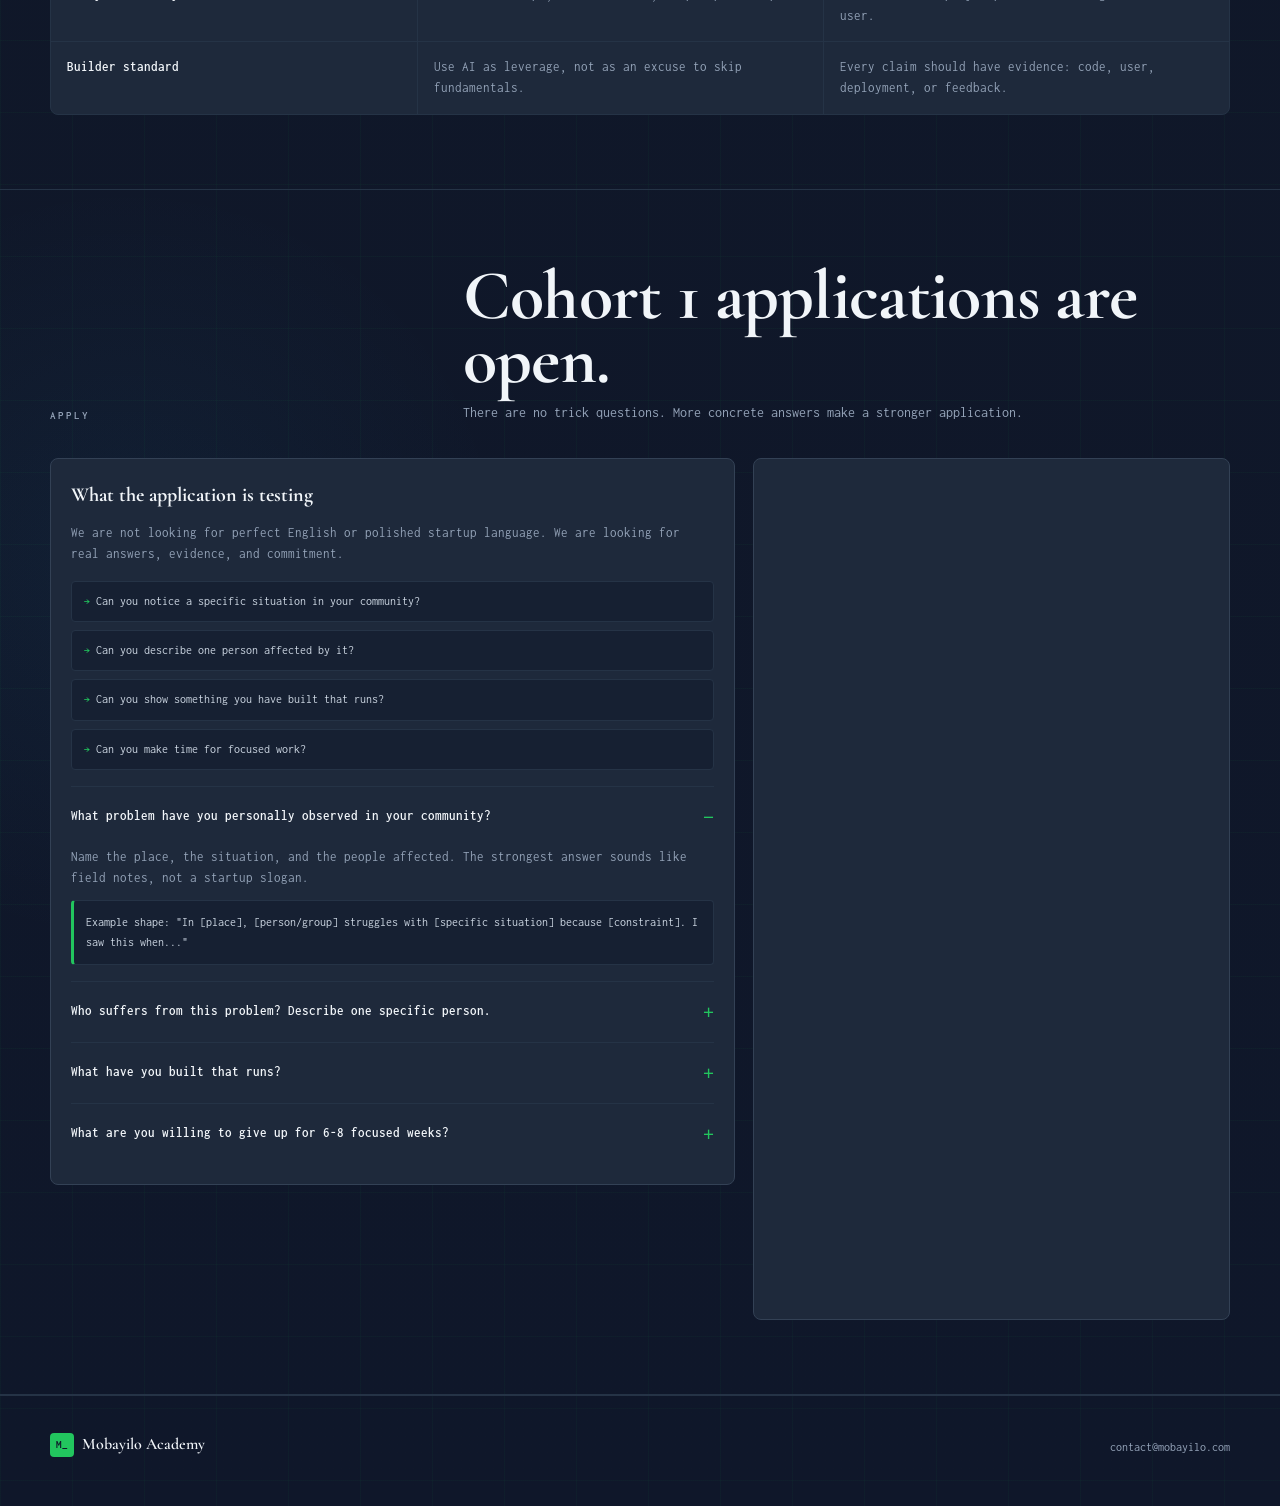
==== commit 249053aa: "Merge branch 'development'" ====
--- a/site/index.html
+++ b/site/index.html
@@ -199,6 +199,19 @@
       font-style: italic;
       color: var(--soft);
     }
+    .hero-saying {
+      margin-top: 12px;
+      color: var(--muted);
+      font-size: 10px;
+      line-height: 1.4;
+    }
+    .hero-saying em {
+      display: block;
+      font-style: italic;
+    }
+    @media (max-width: 640px) {
+      .hero-saying { font-size: 9px; }
+    }
     .hero-actions {
       display: flex;
       flex-wrap: wrap;
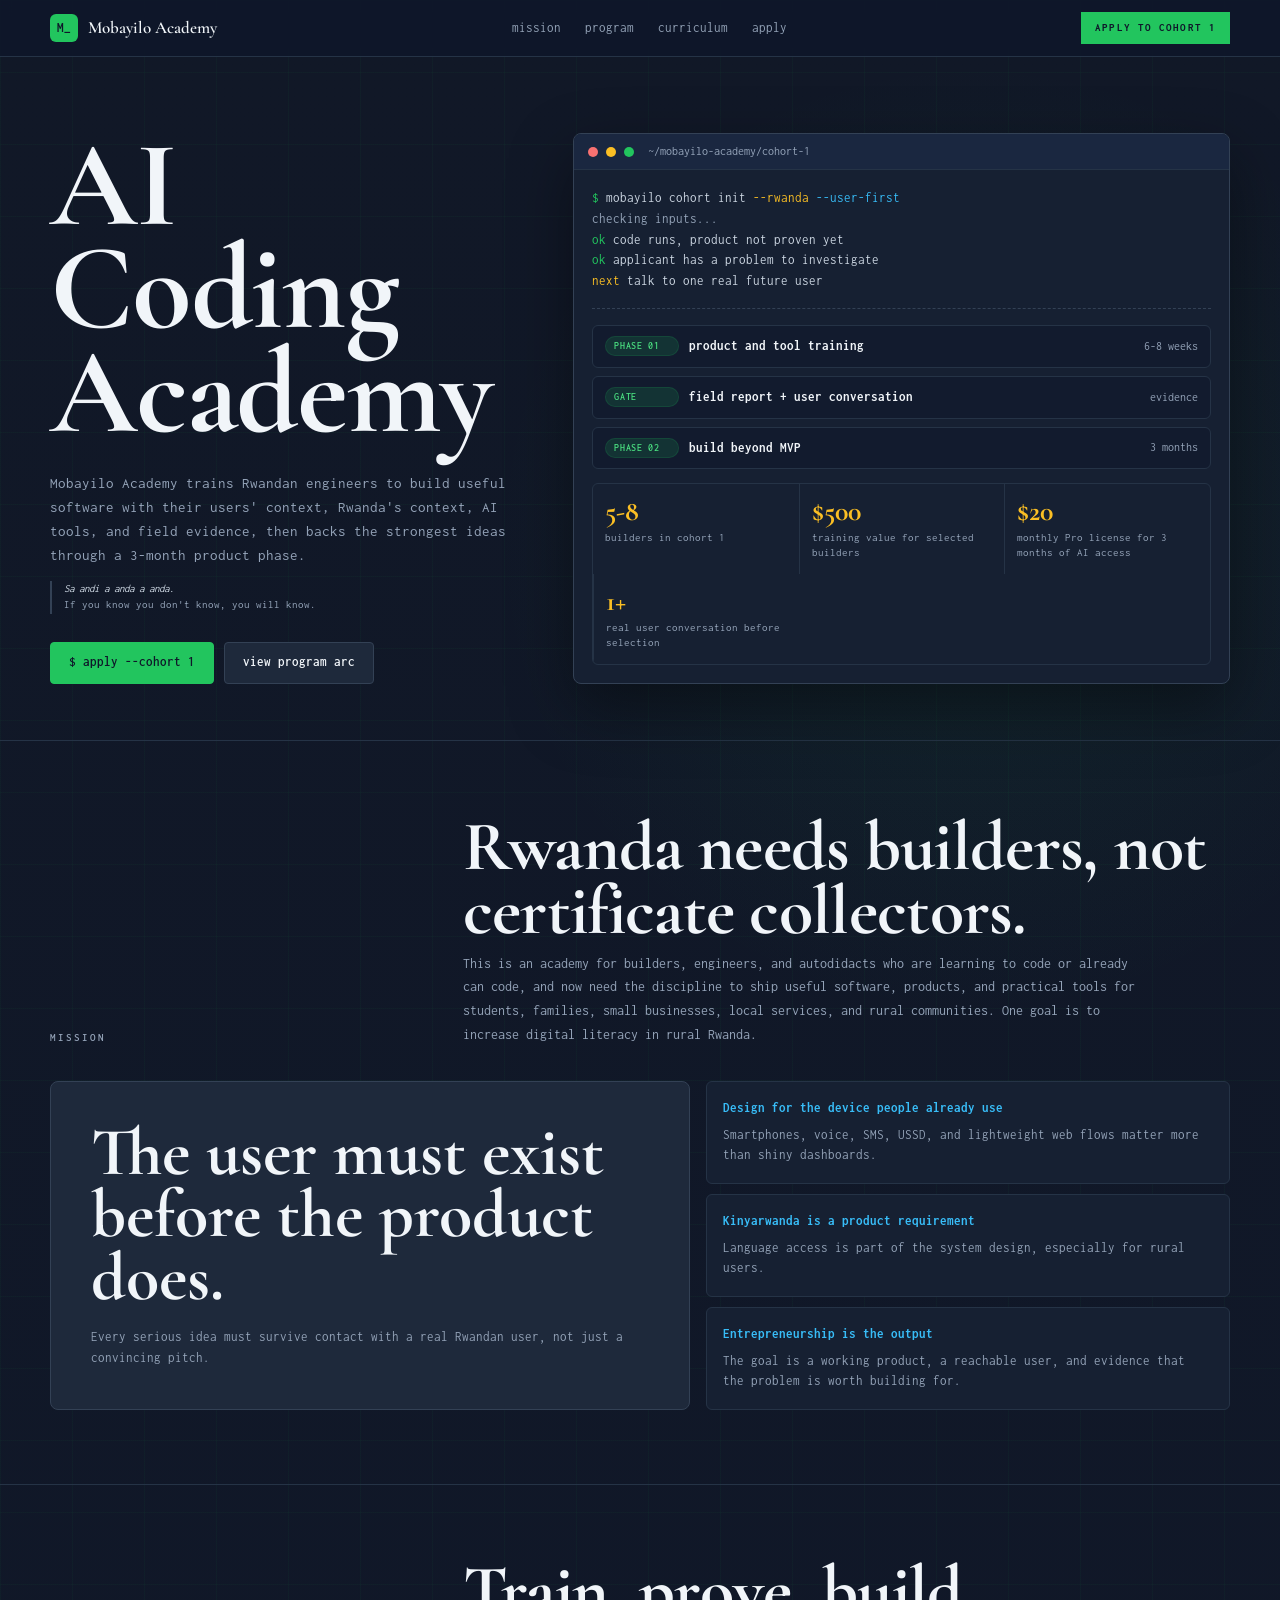
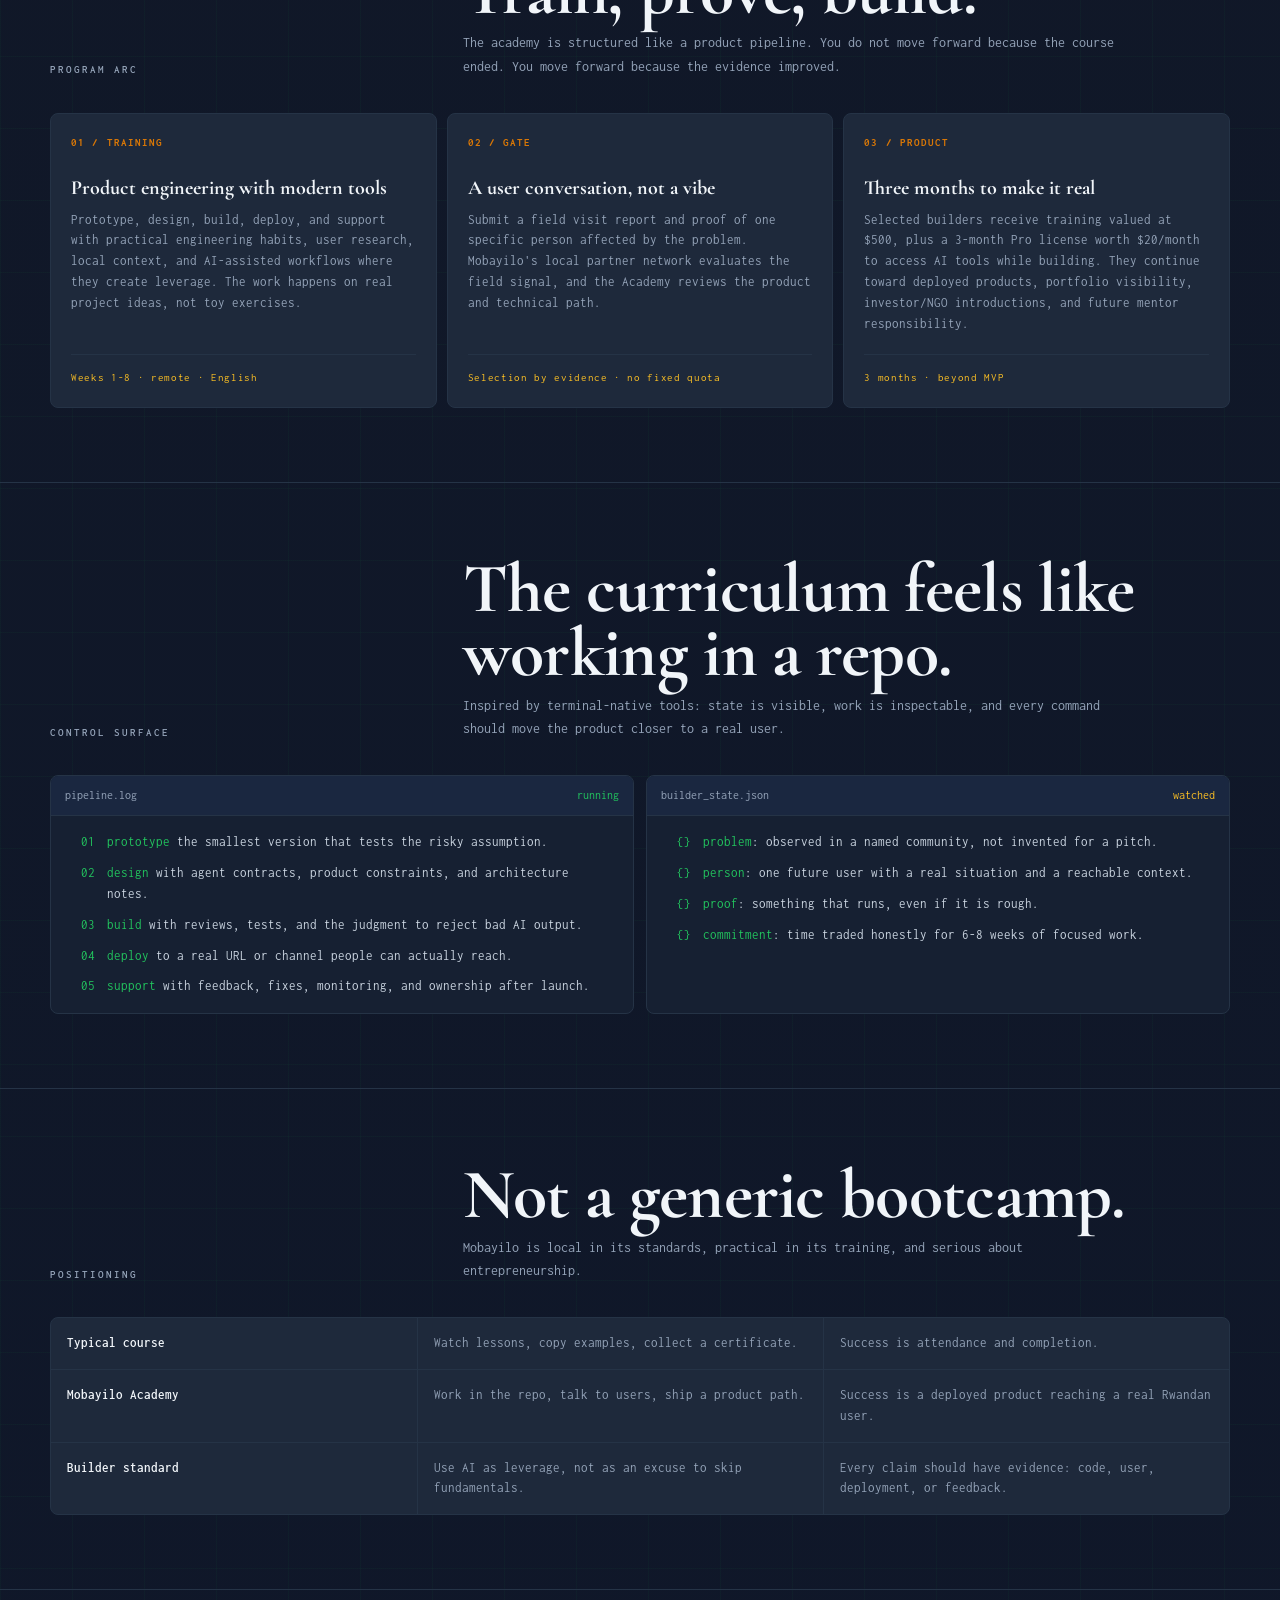
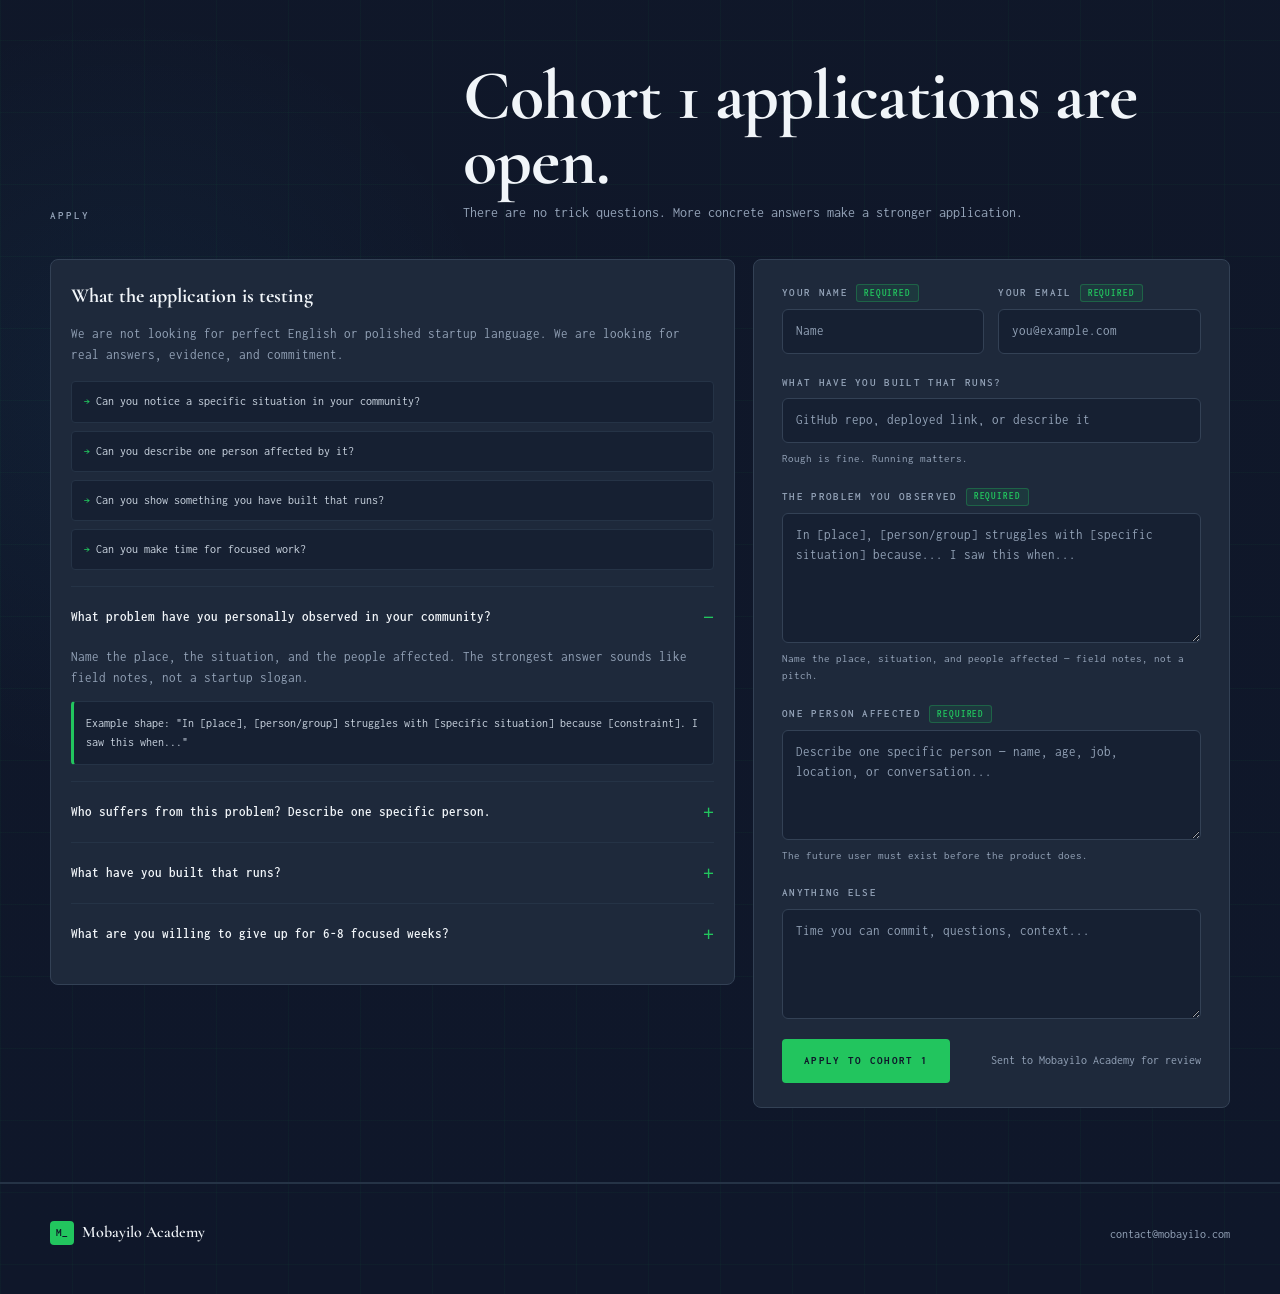
==== commit 23806630: "feat(site): replace Tally iframe with native application form Style matches the dictionary contact f" ====
--- a/site/index.html
+++ b/site/index.html
@@ -199,19 +199,6 @@
       font-style: italic;
       color: var(--soft);
     }
-    .hero-saying {
-      margin-top: 12px;
-      color: var(--muted);
-      font-size: 10px;
-      line-height: 1.4;
-    }
-    .hero-saying em {
-      display: block;
-      font-style: italic;
-    }
-    @media (max-width: 640px) {
-      .hero-saying { font-size: 9px; }
-    }
     .hero-actions {
       display: flex;
       flex-wrap: wrap;
@@ -528,14 +515,98 @@
       border-radius: 8px;
       background: var(--panel);
     }
-    .form-shell { padding: 20px; }
-    .form-shell iframe {
-      display: block;
+    .form-shell { padding: 24px 28px; }
+    .field-group { display: grid; gap: 20px; }
+    .form-row { display: grid; grid-template-columns: 1fr 1fr; gap: 14px; }
+    .field { display: grid; gap: 7px; }
+    .field-label {
+      display: flex;
+      align-items: center;
+      gap: 8px;
+      color: var(--muted);
+      font-size: 11px;
+      font-weight: 600;
+      letter-spacing: 0.12em;
+      text-transform: uppercase;
+    }
+    .req-badge {
+      display: inline-flex;
+      align-items: center;
+      min-height: 18px;
+      padding: 0 7px;
+      border: 1px solid rgba(34, 197, 94, 0.3);
+      border-radius: 3px;
+      background: rgba(34, 197, 94, 0.1);
+      color: var(--green);
+      font-size: 9px;
+      font-weight: 700;
+      letter-spacing: 0.1em;
+      text-transform: uppercase;
+    }
+    .field-input,
+    .field-textarea {
       width: 100%;
-      min-height: 820px;
-      border: 0;
-      background: transparent;
-      filter: brightness(0.88) contrast(1.06) saturate(0.75) hue-rotate(190deg);
+      padding: 11px 13px;
+      border: 1px solid var(--line-bright);
+      border-radius: 6px;
+      background: var(--panel-2);
+      color: var(--text);
+      font: inherit;
+      font-size: 13px;
+      outline: none;
+      transition: border-color 140ms ease;
+    }
+    .field-input:focus,
+    .field-textarea:focus { border-color: var(--green); }
+    .field-input::placeholder,
+    .field-textarea::placeholder { color: var(--muted); opacity: 1; }
+    .field-textarea { resize: vertical; min-height: 110px; line-height: 1.55; }
+    .field-hint { color: var(--muted); font-size: 11px; }
+    .form-actions {
+      display: flex;
+      align-items: center;
+      justify-content: space-between;
+      gap: 14px;
+      flex-wrap: wrap;
+    }
+    .submit-btn {
+      display: inline-flex;
+      align-items: center;
+      justify-content: center;
+      min-height: 44px;
+      padding: 0 22px;
+      border: none;
+      border-radius: 4px;
+      background: var(--green);
+      color: var(--bg);
+      font: inherit;
+      font-size: 11px;
+      font-weight: 700;
+      letter-spacing: 0.12em;
+      text-transform: uppercase;
+      cursor: pointer;
+      transition: background 140ms ease;
+    }
+    .submit-btn:hover:not(:disabled) { background: var(--green-strong); }
+    .submit-btn:disabled { opacity: 0.55; cursor: not-allowed; }
+    .form-note { color: var(--muted); font-size: 12px; }
+    .form-success {
+      display: none;
+      text-align: center;
+      padding: 48px 24px;
+    }
+    .form-success.visible { display: block; }
+    .form-success h4 {
+      font-family: "Cormorant Garamond", Georgia, serif;
+      font-size: 36px;
+      font-weight: 700;
+      color: var(--text);
+      margin-bottom: 10px;
+    }
+    .form-success p { color: var(--muted); font-size: 13px; }
+    @media (max-width: 560px) {
+      .form-row { grid-template-columns: 1fr; }
+      .form-shell { padding: 18px; }
     }
     .application-guide { padding: 20px; }
     .application-guide h3 {
@@ -689,7 +760,7 @@
     <section class="hero">
       <div class="wrap hero-grid">
         <div>
-          <h1>AI Coding Academy for Builders.</h1>
+          <h1>AI Coding Academy</h1>
           <p class="hero-copy">
             Mobayilo Academy trains Rwandan engineers to build useful software with their users' context, Rwanda's context, AI tools, and field evidence, then backs the strongest ideas through a 3-month product phase.
           </p>
@@ -947,9 +1018,55 @@
           </aside>
 
           <div class="form-shell">
-            <iframe data-tally-src="https://tally.so/embed/PdkBeQ?alignLeft=1&hideTitle=1&transparentBackground=1&dynamicHeight=1"
-              loading="lazy" width="100%" height="820" frameborder="0" marginheight="0" marginwidth="0"
-              title="Mobayilo Academy - Cohort 1 Application"></iframe>
+            <form id="apply-form" novalidate>
+              <div class="field-group">
+
+                <div class="form-row">
+                  <div class="field">
+                    <label class="field-label" for="f-name">Your name <span class="req-badge">Required</span></label>
+                    <input class="field-input" id="f-name" name="name" type="text" placeholder="Name" required autocomplete="name">
+                  </div>
+                  <div class="field">
+                    <label class="field-label" for="f-email">Your email <span class="req-badge">Required</span></label>
+                    <input class="field-input" id="f-email" name="email" type="email" placeholder="you@example.com" required autocomplete="email">
+                  </div>
+                </div>
+
+                <div class="field">
+                  <label class="field-label" for="f-built">What have you built that runs?</label>
+                  <input class="field-input" id="f-built" name="portfolio" type="text" placeholder="GitHub repo, deployed link, or describe it">
+                  <span class="field-hint">Rough is fine. Running matters.</span>
+                </div>
+
+                <div class="field">
+                  <label class="field-label" for="f-problem">The problem you observed <span class="req-badge">Required</span></label>
+                  <textarea class="field-textarea" id="f-problem" name="problem" placeholder="In [place], [person/group] struggles with [specific situation] because... I saw this when..." required style="min-height:130px"></textarea>
+                  <span class="field-hint">Name the place, situation, and people affected — field notes, not a pitch.</span>
+                </div>
+
+                <div class="field">
+                  <label class="field-label" for="f-person">One person affected <span class="req-badge">Required</span></label>
+                  <textarea class="field-textarea" id="f-person" name="person" placeholder="Describe one specific person — name, age, job, location, or conversation..." required></textarea>
+                  <span class="field-hint">The future user must exist before the product does.</span>
+                </div>
+
+                <div class="field">
+                  <label class="field-label" for="f-message">Anything else</label>
+                  <textarea class="field-textarea" id="f-message" name="message" placeholder="Time you can commit, questions, context..."></textarea>
+                </div>
+
+                <div class="form-actions">
+                  <button class="submit-btn" type="submit" id="apply-submit">Apply to Cohort 1</button>
+                  <span class="form-note">Sent to Mobayilo Academy for review</span>
+                </div>
+
+              </div>
+            </form>
+
+            <div class="form-success" id="apply-success">
+              <h4>Application received.</h4>
+              <p>We will review it and get back to you at the email you provided.</p>
+            </div>
           </div>
         </div>
       </div>
@@ -968,27 +1085,6 @@
   </footer>
 
   <script>
-    var d = document;
-    var w = "https://tally.so/widgets/embed.js";
-    var v = function () {
-      if (typeof Tally !== "undefined") {
-        Tally.loadEmbeds();
-      } else {
-        d.querySelectorAll("iframe[data-tally-src]:not([src])").forEach(function (e) {
-          e.src = e.dataset.tallySrc;
-        });
-      }
-    };
-    if (typeof Tally !== "undefined") {
-      v();
-    } else if (d.querySelector('script[src="' + w + '"]') == null) {
-      var s = d.createElement("script");
-      s.src = w;
-      s.onload = v;
-      s.onerror = v;
-      d.body.appendChild(s);
-    }
-
     document.querySelectorAll(".application-item").forEach((item) => {
       item.addEventListener("toggle", () => {
         if (!item.open) return;
@@ -997,6 +1093,48 @@
         });
       });
     });
+
+    const form = document.getElementById("apply-form");
+    const btn  = document.getElementById("apply-submit");
+    const success = document.getElementById("apply-success");
+
+    form.addEventListener("submit", async (e) => {
+      e.preventDefault();
+      const name    = form.querySelector("#f-name").value.trim();
+      const email   = form.querySelector("#f-email").value.trim();
+      const problem = form.querySelector("#f-problem").value.trim();
+      const person  = form.querySelector("#f-person").value.trim();
+      if (!name || !email || !problem || !person) {
+        form.querySelectorAll("[required]").forEach((el) => {
+          if (!el.value.trim()) el.style.borderColor = "var(--red)";
+          el.addEventListener("input", () => { el.style.borderColor = ""; }, { once: true });
+        });
+        return;
+      }
+      btn.disabled = true;
+      btn.textContent = "Sending...";
+      try {
+        const payload = {
+          name:      name,
+          email:     email,
+          portfolio: form.querySelector("#f-built").value.trim(),
+          problem:   problem,
+          person:    person,
+          message:   form.querySelector("#f-message").value.trim(),
+        };
+        await fetch("https://formsubmit.co/ajax/contact@mobayilo.com", {
+          method: "POST",
+          headers: { "Content-Type": "application/json", "Accept": "application/json" },
+          body: JSON.stringify(payload),
+        });
+        form.style.display = "none";
+        success.classList.add("visible");
+      } catch (_) {
+        btn.disabled = false;
+        btn.textContent = "Apply to Cohort 1";
+        alert("Something went wrong. Please email contact@mobayilo.com directly.");
+      }
+    });
   </script>
 </body>
 </html>
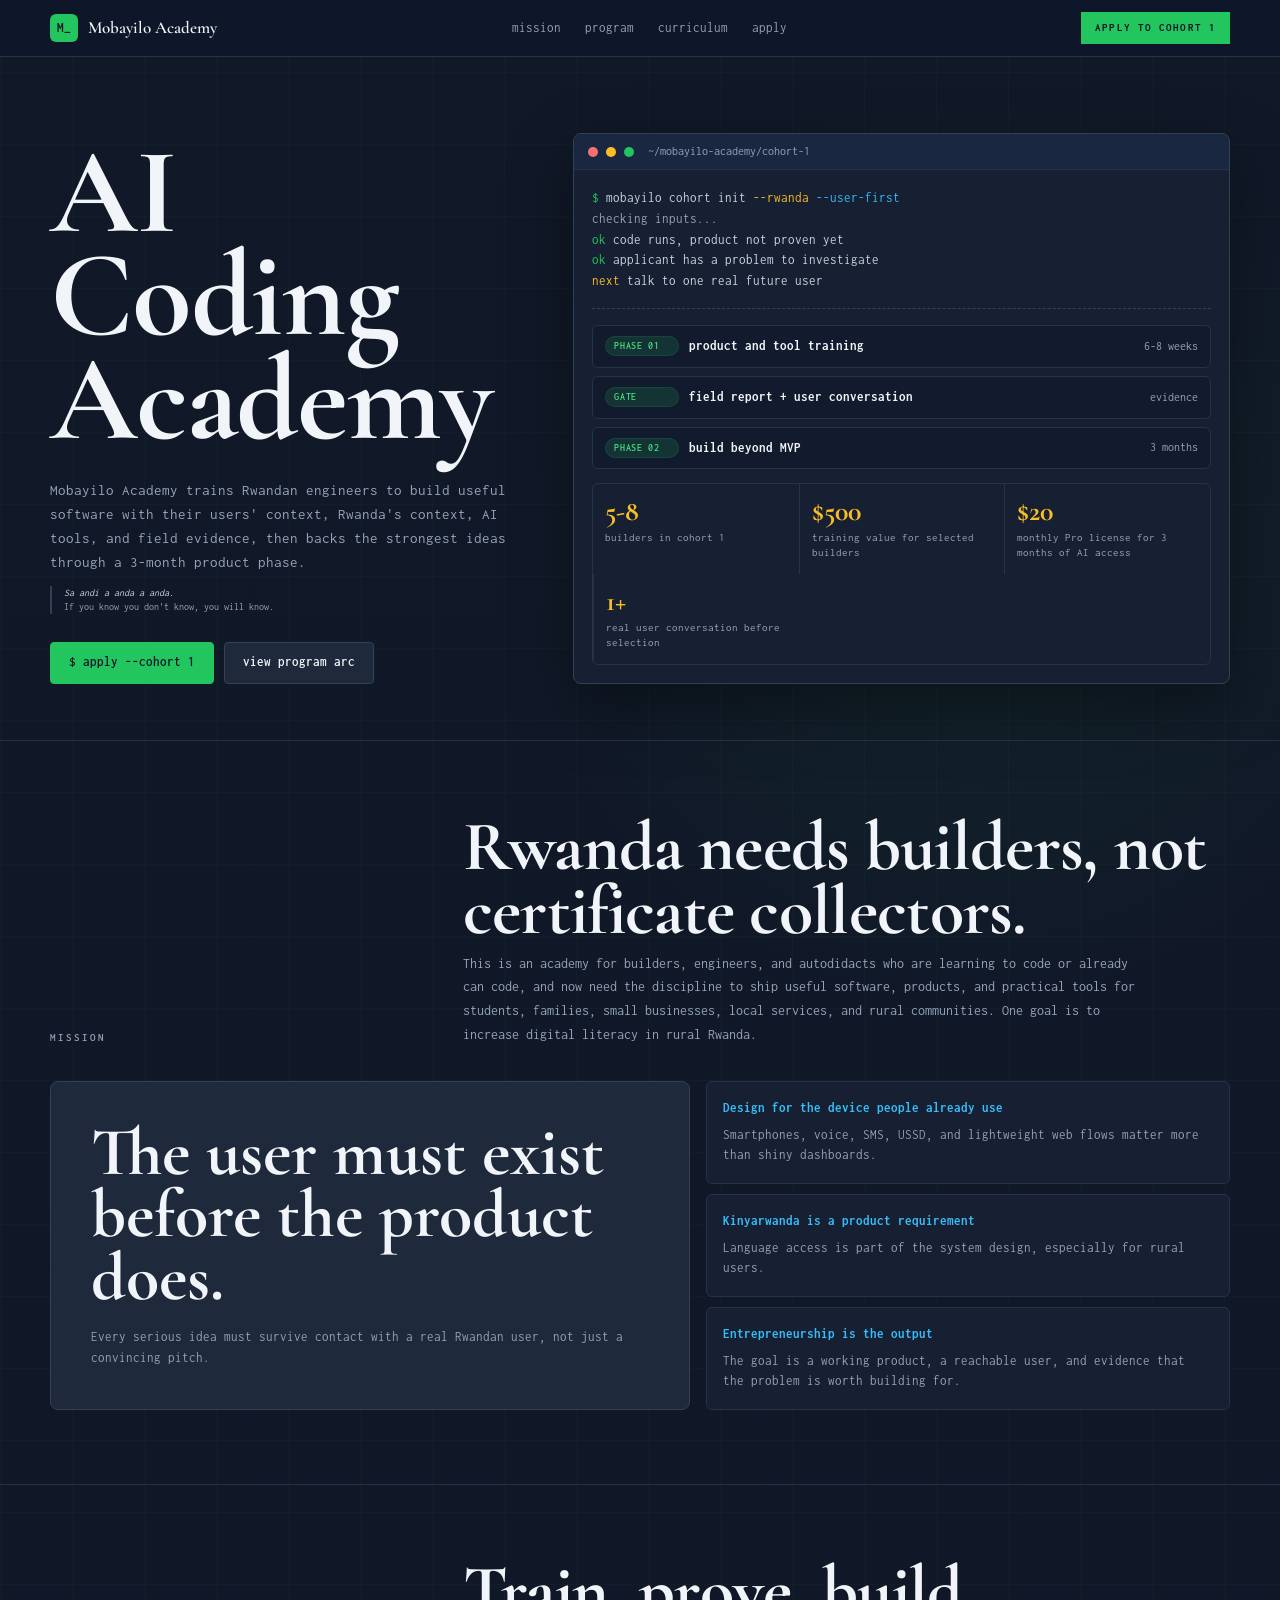
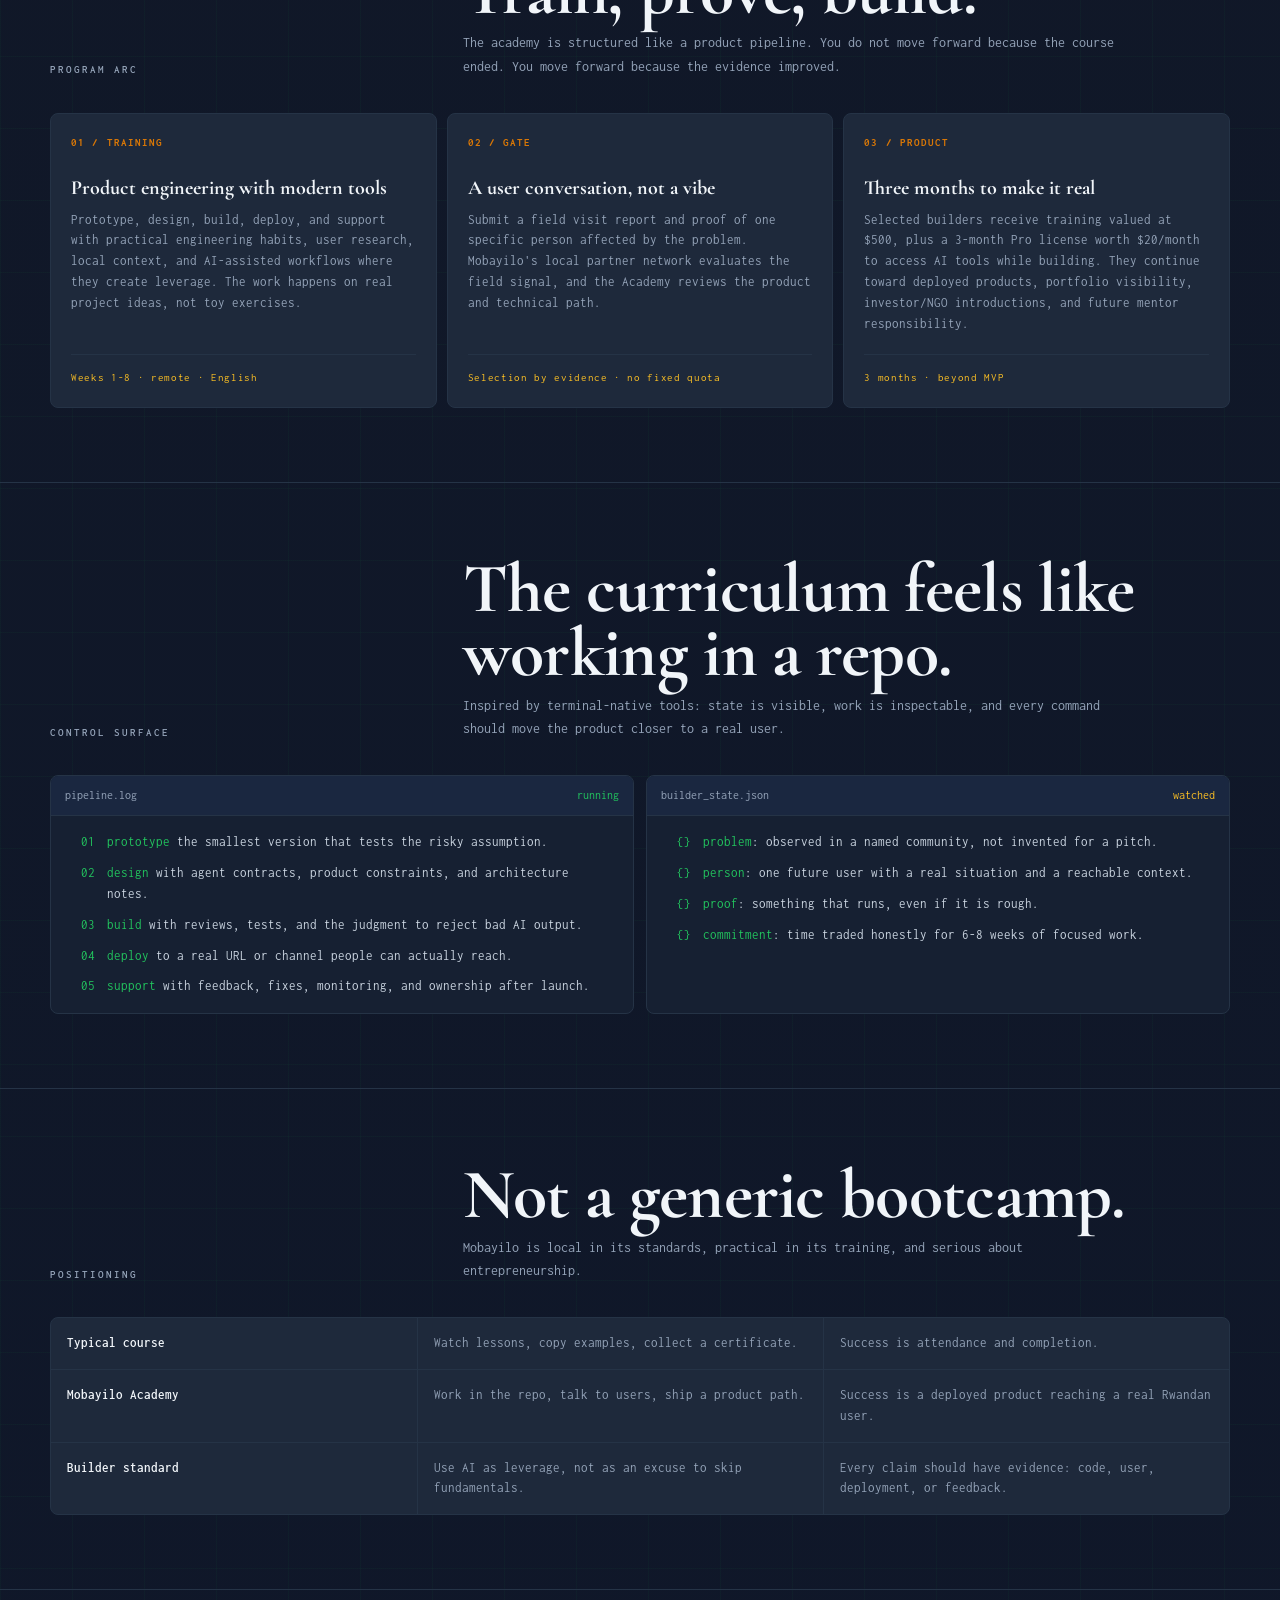
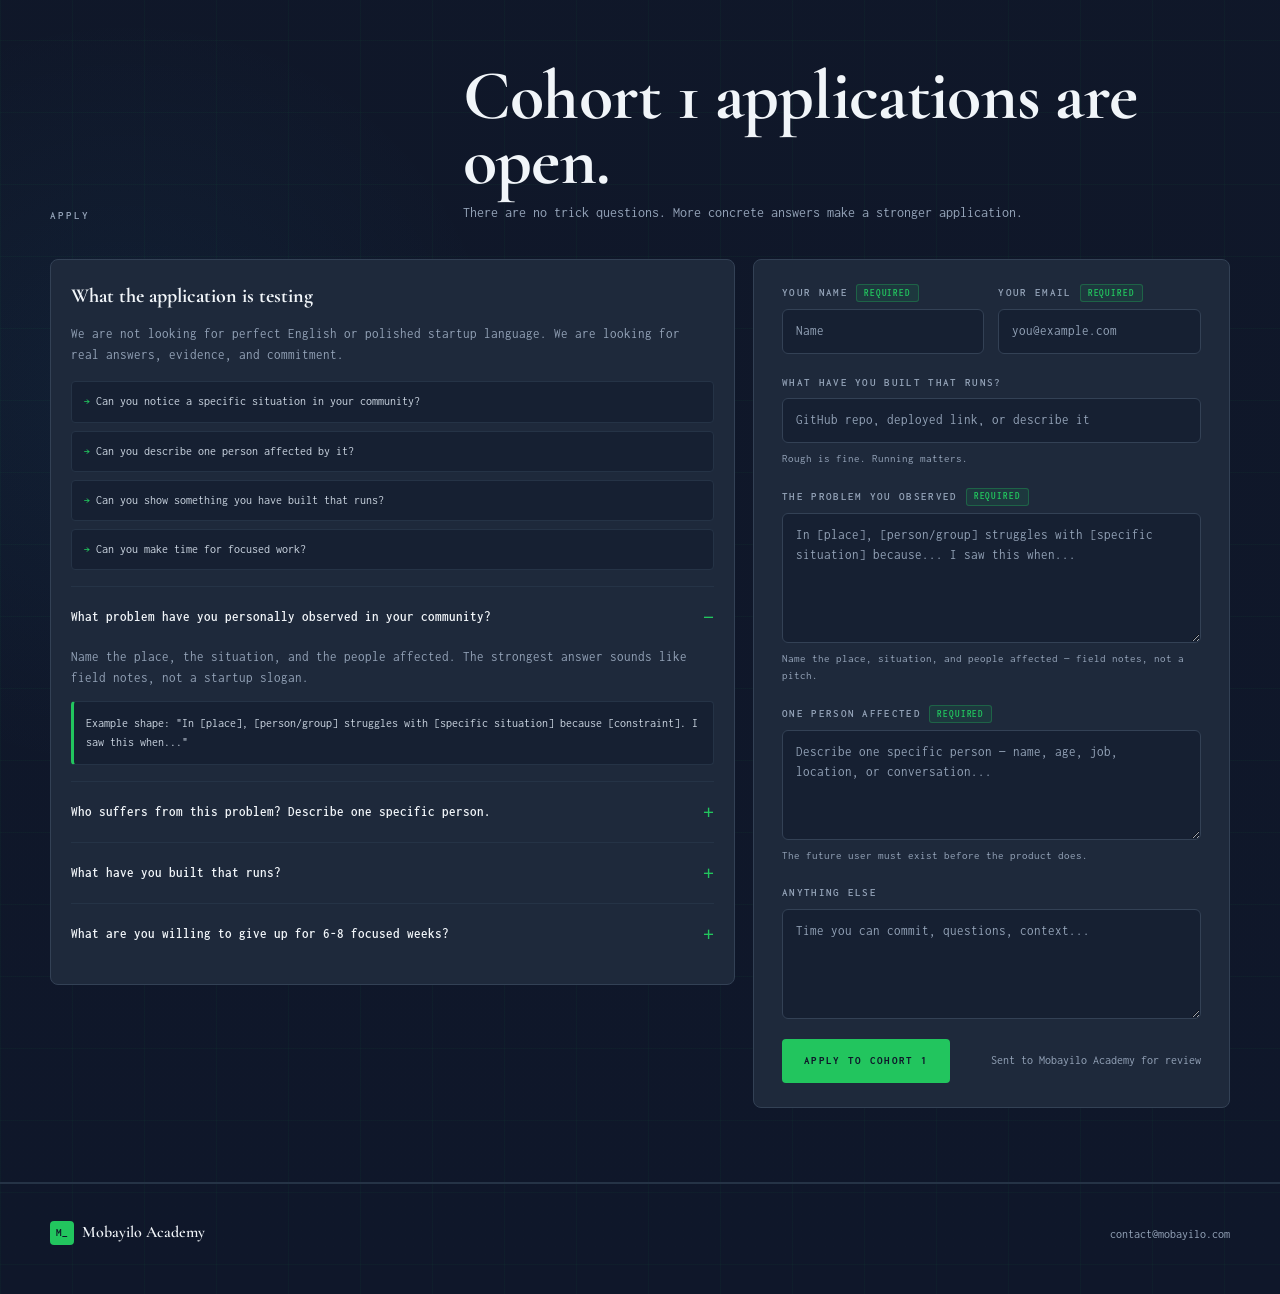
==== commit e400d2e6: "Merge branch 'development'" ====
--- a/site/index.html
+++ b/site/index.html
@@ -198,6 +198,19 @@
       display: block;
       font-style: italic;
       color: var(--soft);
+    }
+    .hero-saying {
+      margin-top: 12px;
+      color: var(--muted);
+      font-size: 10px;
+      line-height: 1.4;
+    }
+    .hero-saying em {
+      display: block;
+      font-style: italic;
+    }
+    @media (max-width: 640px) {
+      .hero-saying { font-size: 9px; }
     }
     .hero-actions {
       display: flex;
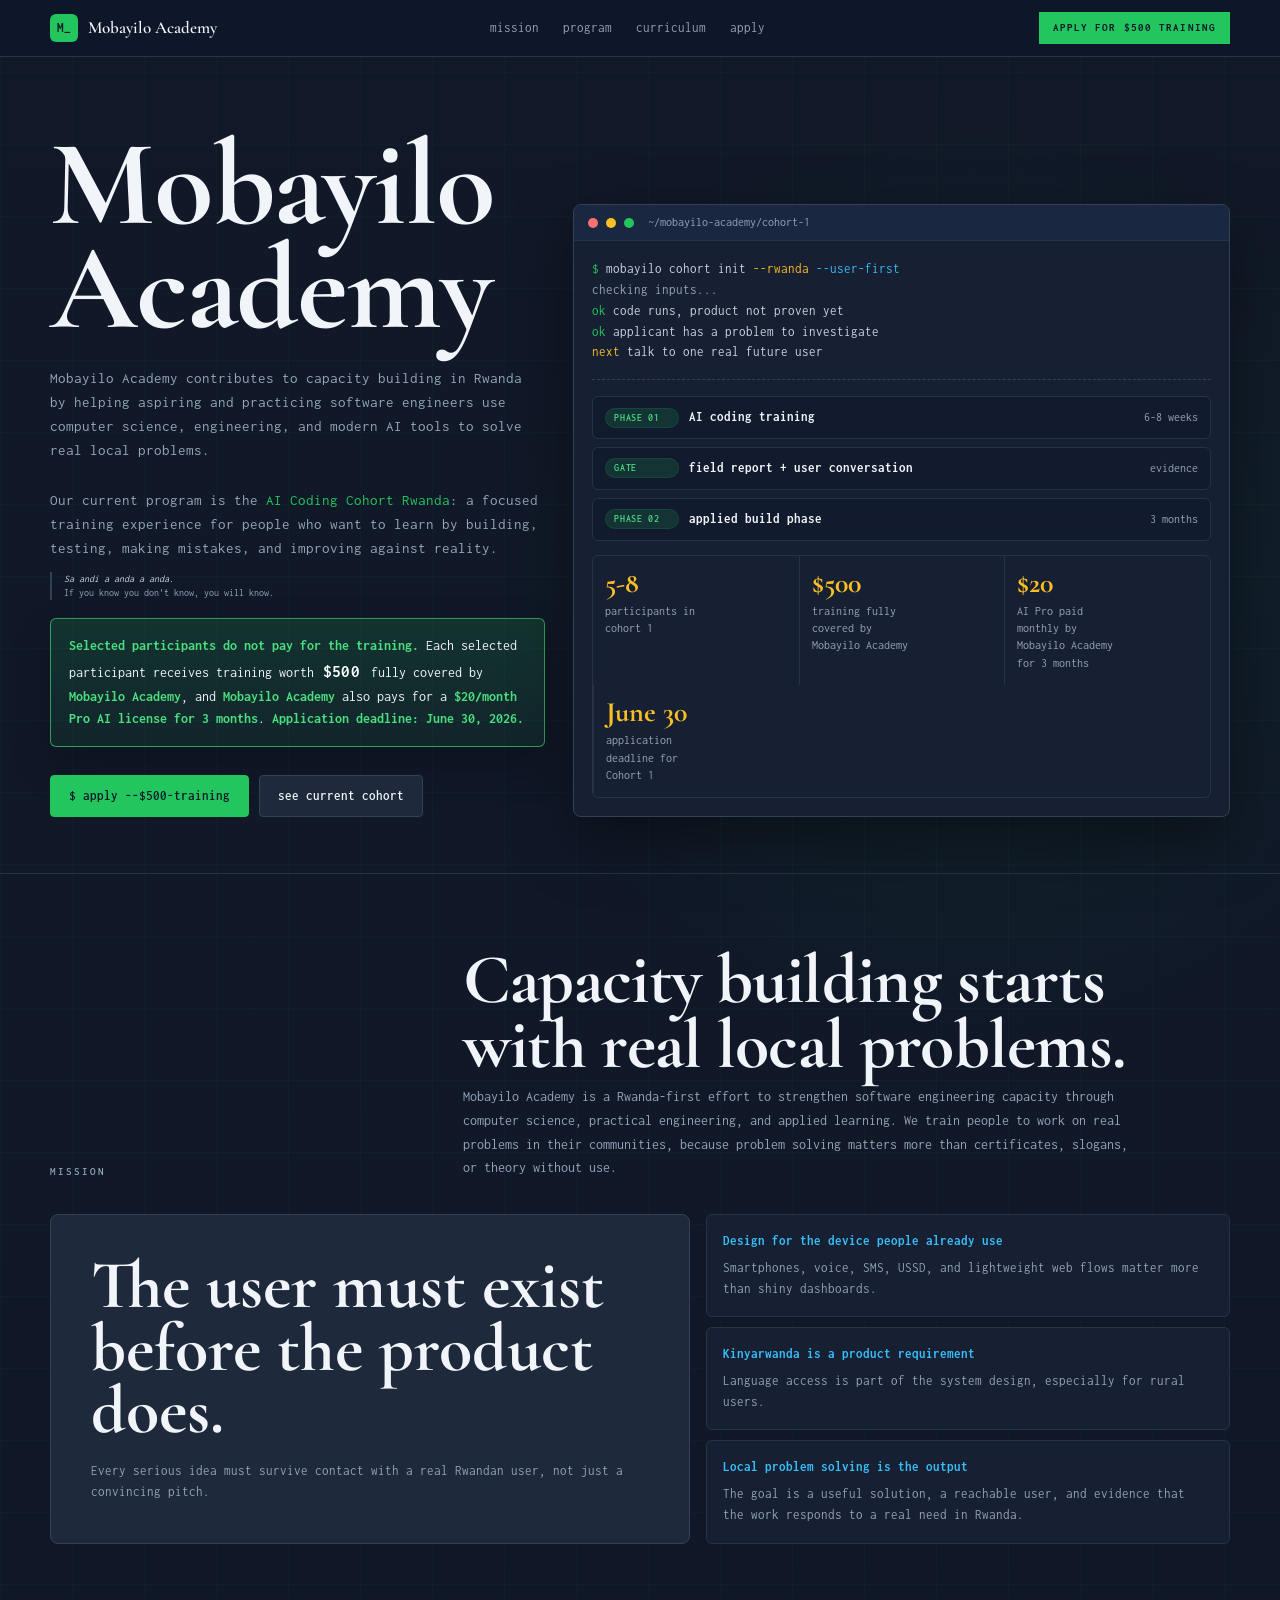
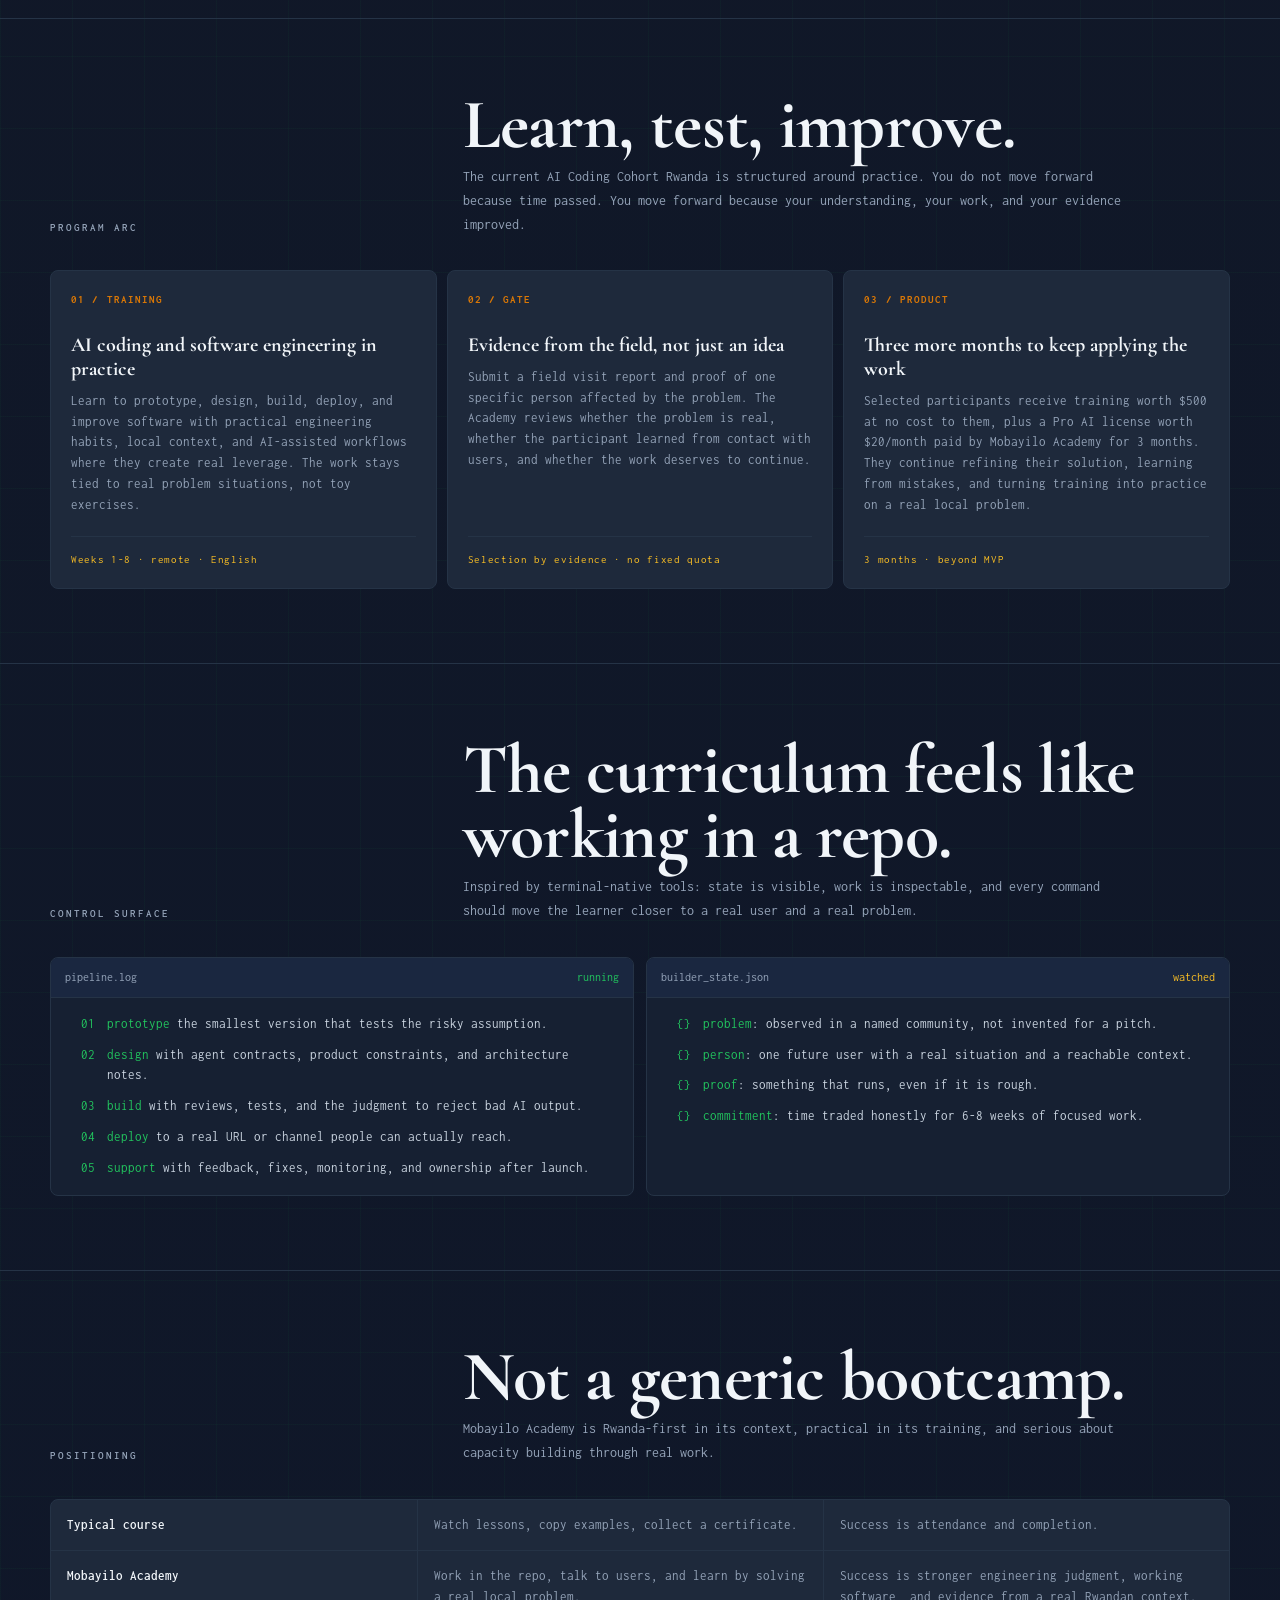
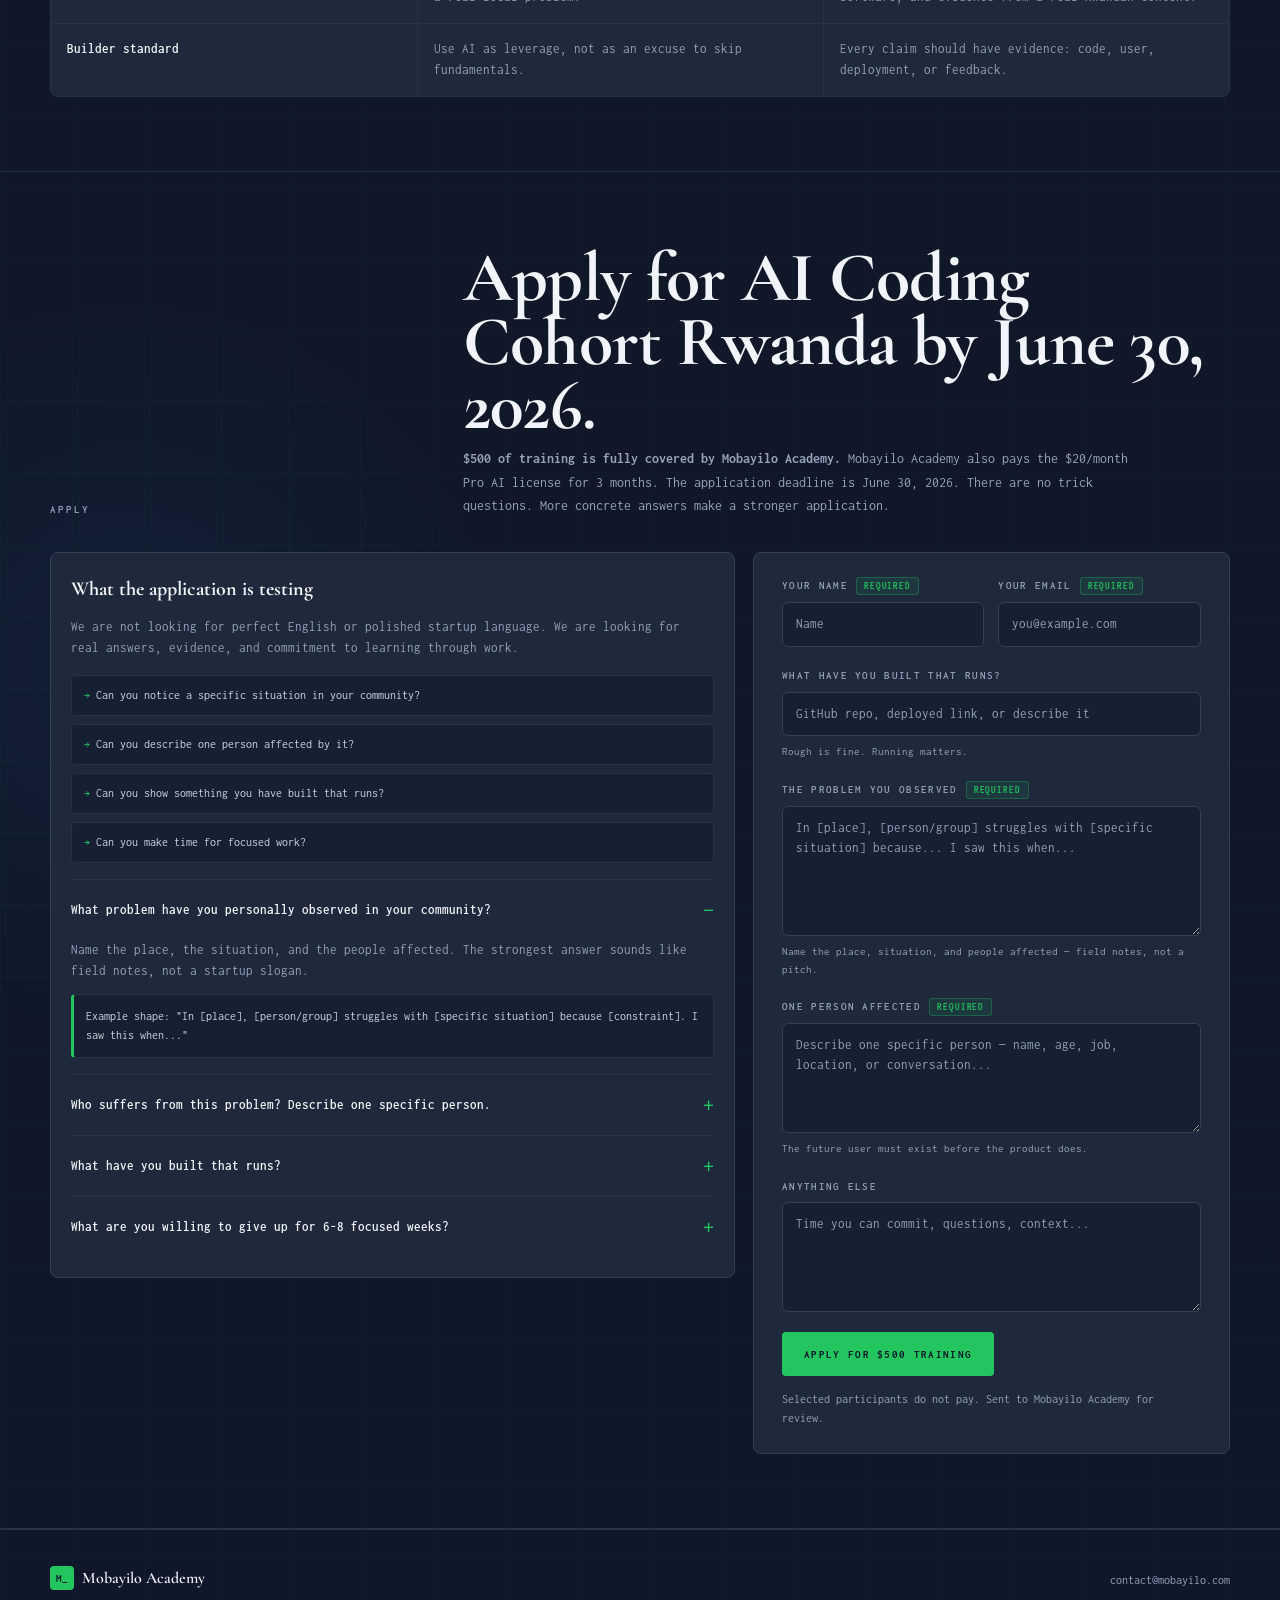
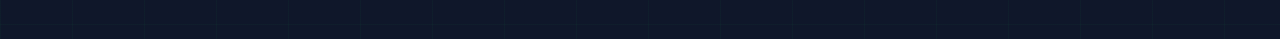
==== commit 65ee591f: "Clarify academy message and cohort offer" ====
--- a/site/index.html
+++ b/site/index.html
@@ -3,11 +3,11 @@
 <head>
   <meta charset="UTF-8">
   <meta name="viewport" content="width=device-width, initial-scale=1.0">
-  <title>Mobayilo Academy - Cohort 1</title>
-  <meta name="description" content="Mobayilo Academy trains Rwandan engineers to build useful software with user context, Rwanda context, AI tools, and builder discipline.">
+  <title>Mobayilo Academy | AI Coding Cohort Rwanda</title>
+  <meta name="description" content="Mobayilo Academy contributes to capacity building in Rwanda by training software engineers to solve real local problems. The current program is the AI Coding Cohort Rwanda.">
   <link rel="canonical" href="https://academy.mobayilo.com/">
-  <meta property="og:title" content="Mobayilo Academy - Cohort 1">
-  <meta property="og:description" content="Training Rwandan builders to ship useful software with user context, Rwanda context, AI tools, and field evidence.">
+  <meta property="og:title" content="Mobayilo Academy | AI Coding Cohort Rwanda">
+  <meta property="og:description" content="Capacity building in Rwanda through software engineering, computer science, and AI-assisted problem solving. Apply to the current AI Coding Cohort Rwanda.">
   <meta property="og:type" content="website">
   <meta property="og:url" content="https://academy.mobayilo.com/">
   <meta name="twitter:card" content="summary">
@@ -218,6 +218,30 @@
       gap: 10px;
       margin-top: 28px;
     }
+    .hero-offer {
+      max-width: 560px;
+      margin-top: 18px;
+      padding: 16px 18px;
+      border: 1px solid color-mix(in srgb, var(--green) 60%, white 10%);
+      border-radius: 6px;
+      background: linear-gradient(180deg, rgba(34, 197, 94, 0.16), rgba(34, 197, 94, 0.08));
+      color: var(--text);
+      font-size: 14px;
+      line-height: 1.6;
+      box-shadow: 0 18px 40px rgba(0, 0, 0, 0.22);
+    }
+    .hero-offer strong {
+      color: var(--green-strong);
+      font-weight: 700;
+    }
+    .hero-offer .offer-amount {
+      display: inline-block;
+      margin: 0 4px 0 2px;
+      color: #ffffff;
+      font-size: 1.24em;
+      font-weight: 700;
+      letter-spacing: 0.01em;
+    }
     .btn {
       display: inline-flex;
       align-items: center;
@@ -330,8 +354,9 @@
     .dash span {
       display: block;
       color: var(--muted);
-      font-size: 11px;
-      line-height: 1.35;
+      font-size: 12px;
+      line-height: 1.45;
+      max-width: 18ch;
     }
 
     /* ── Sections ────────────────────────────────────────────────────── */
@@ -765,7 +790,7 @@
         <a href="#curriculum">curriculum</a>
         <a href="#apply">apply</a>
       </nav>
-      <a class="navcta" href="#apply">Apply to Cohort 1</a>
+      <a class="navcta" href="#apply">Apply for $500 Training</a>
     </div>
   </header>
 
@@ -773,17 +798,23 @@
     <section class="hero">
       <div class="wrap hero-grid">
         <div>
-          <h1>AI Coding Academy</h1>
+          <h1>Mobayilo Academy</h1>
           <p class="hero-copy">
-            Mobayilo Academy trains Rwandan engineers to build useful software with their users' context, Rwanda's context, AI tools, and field evidence, then backs the strongest ideas through a 3-month product phase.
+            Mobayilo Academy contributes to capacity building in Rwanda by helping aspiring and practicing software engineers use computer science, engineering, and modern AI tools to solve real local problems.
+          </p>
+          <p class="hero-copy">
+            Our current program is the <span class="green">AI Coding Cohort Rwanda</span>: a focused training experience for people who want to learn by building, testing, making mistakes, and improving against reality.
           </p>
           <p class="hero-saying">
             <em>Sa andi a anda a anda.</em>
             If you know you don't know, you will know.
           </p>
+          <p class="hero-offer">
+            <strong>Selected participants do not pay for the training.</strong> Each selected participant receives training worth <span class="offer-amount">$500</span> fully covered by <strong>Mobayilo Academy</strong>, and <strong>Mobayilo Academy</strong> also pays for a <strong>$20/month Pro AI license for 3 months</strong>. <strong>Application deadline: June 30, 2026.</strong>
+          </p>
           <div class="hero-actions">
-            <a class="btn primary" href="#apply">$ apply --cohort 1</a>
-            <a class="btn" href="#program">view program arc</a>
+            <a class="btn primary" href="#apply">$ apply --$500-training</a>
+            <a class="btn" href="#program">see current cohort</a>
           </div>
         </div>
 
@@ -806,7 +837,7 @@
             <div class="status-grid">
               <div class="status-row">
                 <span class="pill">phase 01</span>
-                <strong>product and tool training</strong>
+                <strong>AI coding training</strong>
                 <span class="muted">6-8 weeks</span>
               </div>
               <div class="status-row">
@@ -816,16 +847,16 @@
               </div>
               <div class="status-row">
                 <span class="pill">phase 02</span>
-                <strong>build beyond MVP</strong>
+                <strong>applied build phase</strong>
                 <span class="muted">3 months</span>
               </div>
             </div>
 
             <div class="dash" aria-label="Cohort facts">
-              <div><b>5-8</b><span>builders in cohort 1</span></div>
-              <div><b>$500</b><span>training value for selected builders</span></div>
-              <div><b>$20</b><span>monthly Pro license for 3 months of AI access</span></div>
-              <div><b>1+</b><span>real user conversation before selection</span></div>
+              <div><b>5-8</b><span>participants in cohort 1</span></div>
+              <div><b>$500</b><span>training fully covered by Mobayilo Academy</span></div>
+              <div><b>$20</b><span>AI Pro paid monthly by Mobayilo Academy for 3 months</span></div>
+              <div><b>June 30</b><span>application deadline for Cohort 1</span></div>
             </div>
           </div>
         </aside>
@@ -837,8 +868,8 @@
         <div class="section-head">
           <div class="eyebrow">Mission</div>
           <div>
-            <h2>Rwanda needs builders, not certificate collectors.</h2>
-            <p class="lead">This is an academy for builders, engineers, and autodidacts who are learning to code or already can code, and now need the discipline to ship useful software, products, and practical tools for students, families, small businesses, local services, and rural communities. One goal is to increase digital literacy in rural Rwanda.</p>
+            <h2>Capacity building starts with real local problems.</h2>
+            <p class="lead">Mobayilo Academy is a Rwanda-first effort to strengthen software engineering capacity through computer science, practical engineering, and applied learning. We train people to work on real problems in their communities, because problem solving matters more than certificates, slogans, or theory without use.</p>
           </div>
         </div>
 
@@ -857,8 +888,8 @@
               <p>Language access is part of the system design, especially for rural users.</p>
             </div>
             <div class="rule">
-              <b>Entrepreneurship is the output</b>
-              <p>The goal is a working product, a reachable user, and evidence that the problem is worth building for.</p>
+              <b>Local problem solving is the output</b>
+              <p>The goal is a useful solution, a reachable user, and evidence that the work responds to a real need in Rwanda.</p>
             </div>
           </div>
         </div>
@@ -870,8 +901,8 @@
         <div class="section-head">
           <div class="eyebrow">Program arc</div>
           <div>
-            <h2>Train, prove, build.</h2>
-            <p class="lead">The academy is structured like a product pipeline. You do not move forward because the course ended. You move forward because the evidence improved.</p>
+            <h2>Learn, test, improve.</h2>
+            <p class="lead">The current AI Coding Cohort Rwanda is structured around practice. You do not move forward because time passed. You move forward because your understanding, your work, and your evidence improved.</p>
           </div>
         </div>
 
@@ -879,24 +910,24 @@
           <article class="phase">
             <div>
               <div class="phase-num">01 / TRAINING</div>
-              <h3>Product engineering with modern tools</h3>
-              <p>Prototype, design, build, deploy, and support with practical engineering habits, user research, local context, and AI-assisted workflows where they create leverage. The work happens on real project ideas, not toy exercises.</p>
+              <h3>AI coding and software engineering in practice</h3>
+              <p>Learn to prototype, design, build, deploy, and improve software with practical engineering habits, local context, and AI-assisted workflows where they create real leverage. The work stays tied to real problem situations, not toy exercises.</p>
             </div>
             <div class="phase-foot">Weeks 1-8 · remote · English</div>
           </article>
           <article class="phase">
             <div>
               <div class="phase-num">02 / GATE</div>
-              <h3>A user conversation, not a vibe</h3>
-              <p>Submit a field visit report and proof of one specific person affected by the problem. Mobayilo's local partner network evaluates the field signal, and the Academy reviews the product and technical path.</p>
+              <h3>Evidence from the field, not just an idea</h3>
+              <p>Submit a field visit report and proof of one specific person affected by the problem. The Academy reviews whether the problem is real, whether the participant learned from contact with users, and whether the work deserves to continue.</p>
             </div>
             <div class="phase-foot">Selection by evidence · no fixed quota</div>
           </article>
           <article class="phase">
             <div>
               <div class="phase-num">03 / PRODUCT</div>
-              <h3>Three months to make it real</h3>
-              <p>Selected builders receive training valued at $500, plus a 3-month Pro license worth $20/month to access AI tools while building. They continue toward deployed products, portfolio visibility, investor/NGO introductions, and future mentor responsibility.</p>
+              <h3>Three more months to keep applying the work</h3>
+              <p>Selected participants receive training worth $500 at no cost to them, plus a Pro AI license worth $20/month paid by Mobayilo Academy for 3 months. They continue refining their solution, learning from mistakes, and turning training into practice on a real local problem.</p>
             </div>
             <div class="phase-foot">3 months · beyond MVP</div>
           </article>
@@ -910,7 +941,7 @@
           <div class="eyebrow">Control surface</div>
           <div>
             <h2>The curriculum feels like working in a repo.</h2>
-            <p class="lead">Inspired by terminal-native tools: state is visible, work is inspectable, and every command should move the product closer to a real user.</p>
+            <p class="lead">Inspired by terminal-native tools: state is visible, work is inspectable, and every command should move the learner closer to a real user and a real problem.</p>
           </div>
         </div>
 
@@ -951,7 +982,7 @@
           <div class="eyebrow">Positioning</div>
           <div>
             <h2>Not a generic bootcamp.</h2>
-            <p class="lead">Mobayilo is local in its standards, practical in its training, and serious about entrepreneurship.</p>
+            <p class="lead">Mobayilo Academy is Rwanda-first in its context, practical in its training, and serious about capacity building through real work.</p>
           </div>
         </div>
 
@@ -963,8 +994,8 @@
           </div>
           <div class="comp-row">
             <div class="comp-cell">Mobayilo Academy</div>
-            <div class="comp-cell">Work in the repo, talk to users, ship a product path.</div>
-            <div class="comp-cell">Success is a deployed product reaching a real Rwandan user.</div>
+            <div class="comp-cell">Work in the repo, talk to users, and learn by solving a real local problem.</div>
+            <div class="comp-cell">Success is stronger engineering judgment, working software, and evidence from a real Rwandan context.</div>
           </div>
           <div class="comp-row">
             <div class="comp-cell">Builder standard</div>
@@ -980,15 +1011,15 @@
         <div class="section-head">
           <div class="eyebrow">Apply</div>
           <div>
-            <h2>Cohort 1 applications are open.</h2>
-            <p class="lead">There are no trick questions. More concrete answers make a stronger application.</p>
+            <h2>Apply for AI Coding Cohort Rwanda by June 30, 2026.</h2>
+            <p class="lead"><strong>$500 of training is fully covered by Mobayilo Academy.</strong> Mobayilo Academy also pays the $20/month Pro AI license for 3 months. The application deadline is June 30, 2026. There are no trick questions. More concrete answers make a stronger application.</p>
           </div>
         </div>
 
         <div class="apply-grid">
           <aside class="application-guide">
             <h3>What the application is testing</h3>
-            <p>We are not looking for perfect English or polished startup language. We are looking for real answers, evidence, and commitment.</p>
+            <p>We are not looking for perfect English or polished startup language. We are looking for real answers, evidence, and commitment to learning through work.</p>
             <ul class="criteria-list">
               <li>Can you notice a specific situation in your community?</li>
               <li>Can you describe one person affected by it?</li>
@@ -1069,8 +1100,8 @@
                 </div>
 
                 <div class="form-actions">
-                  <button class="submit-btn" type="submit" id="apply-submit">Apply to Cohort 1</button>
-                  <span class="form-note">Sent to Mobayilo Academy for review</span>
+                  <button class="submit-btn" type="submit" id="apply-submit">Apply for $500 training</button>
+                  <span class="form-note">Selected participants do not pay. Sent to Mobayilo Academy for review.</span>
                 </div>
 
               </div>
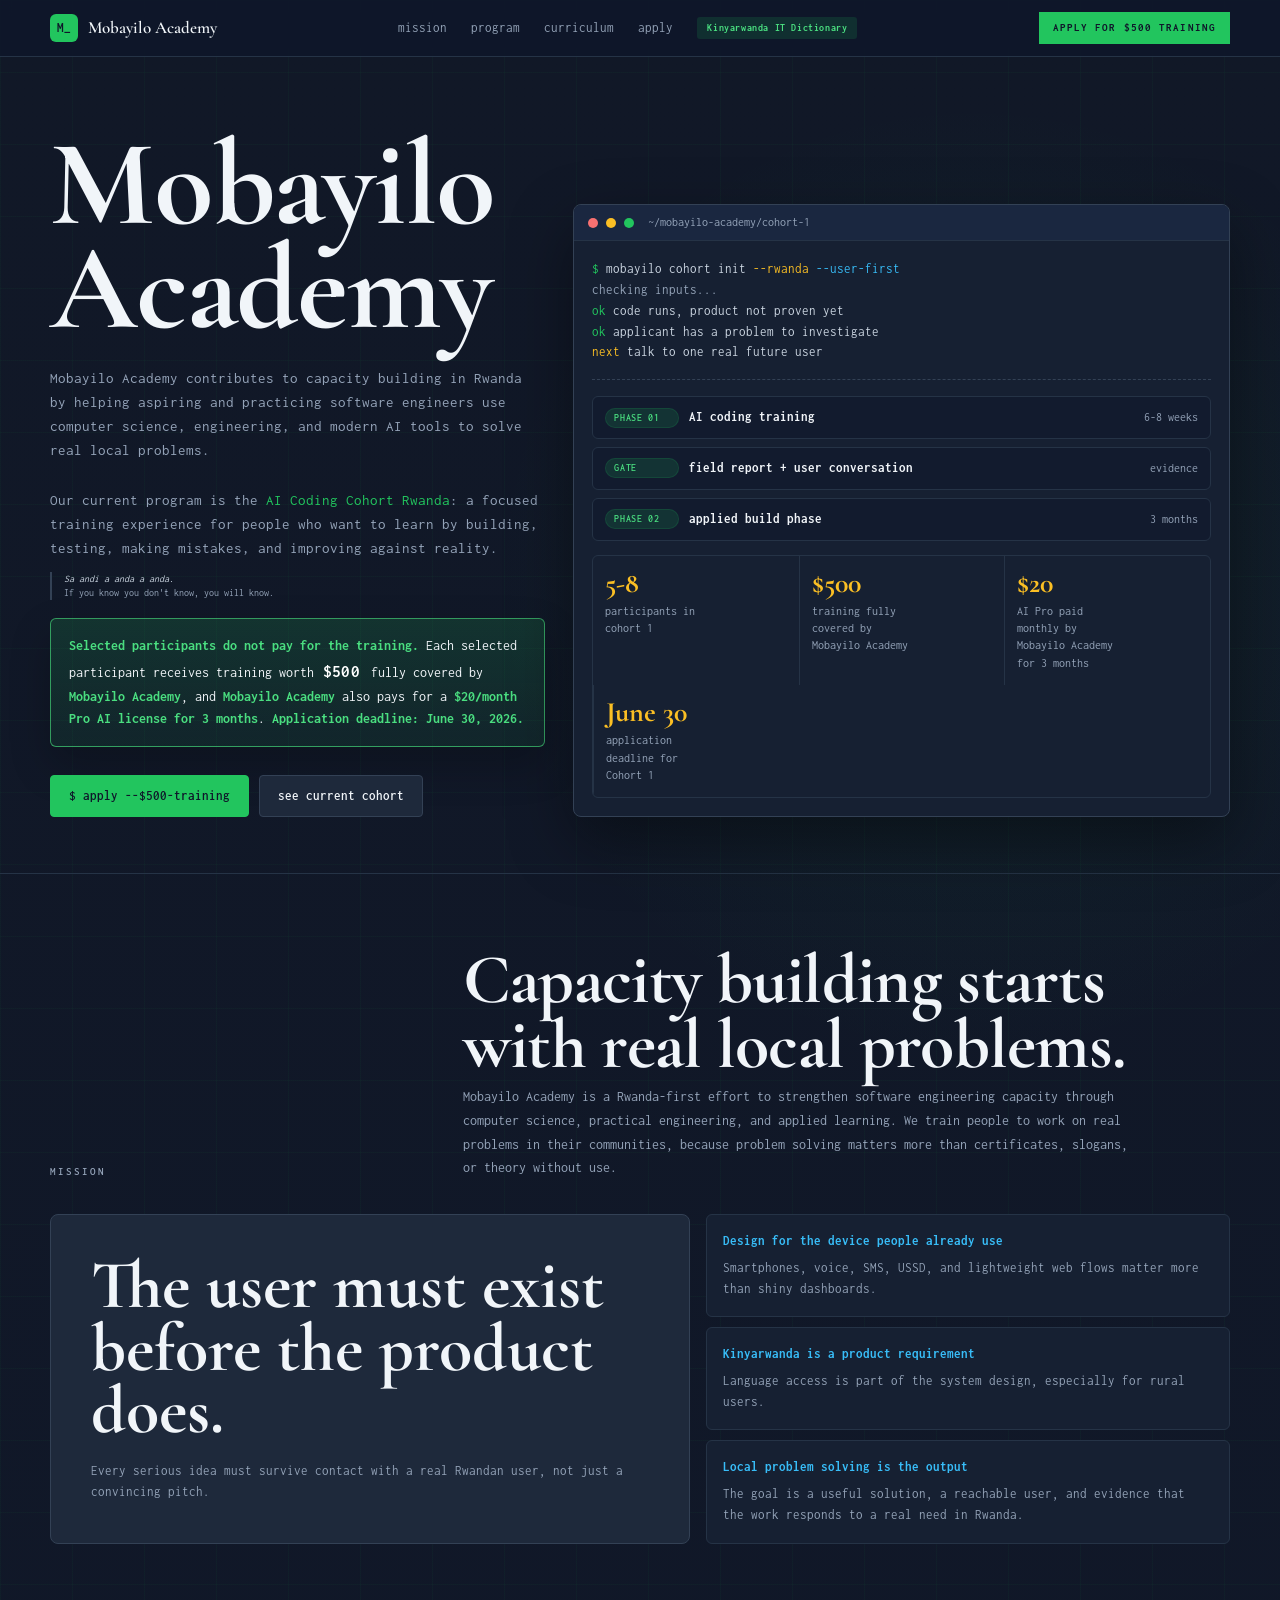
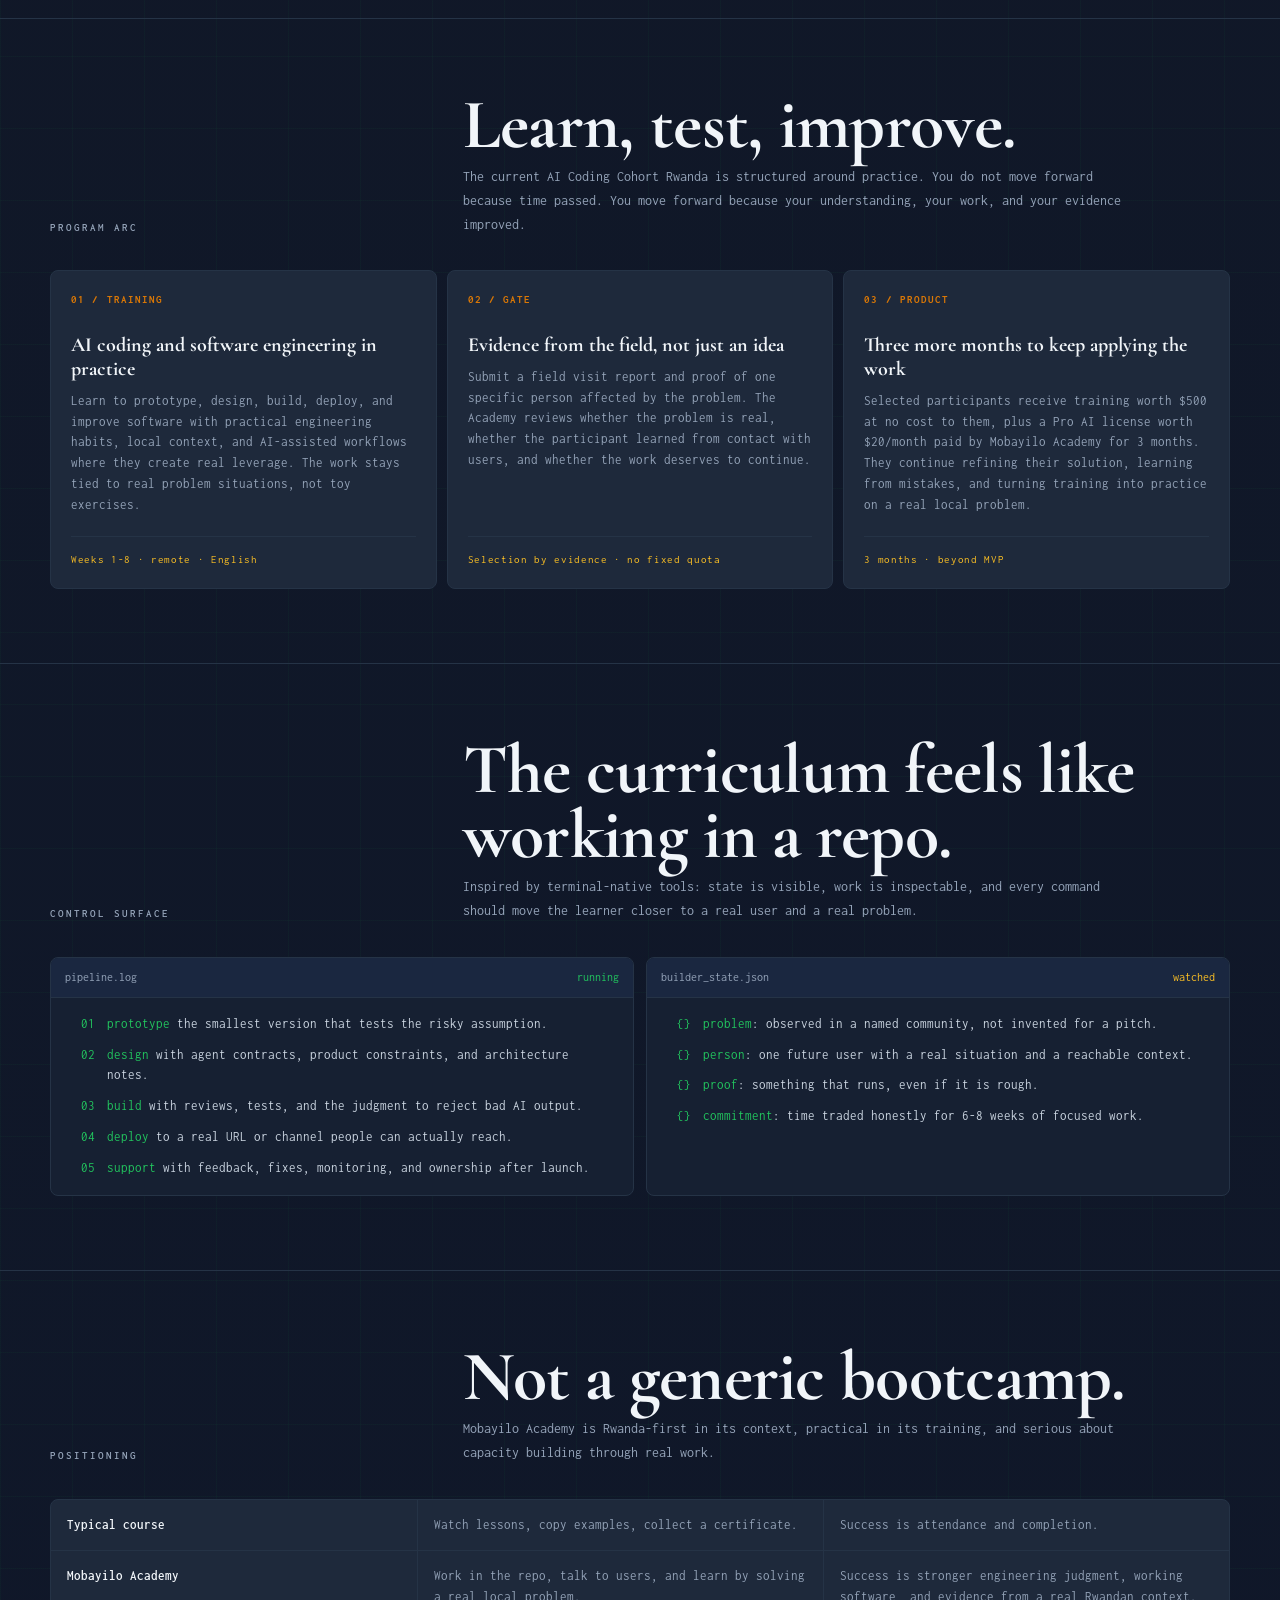
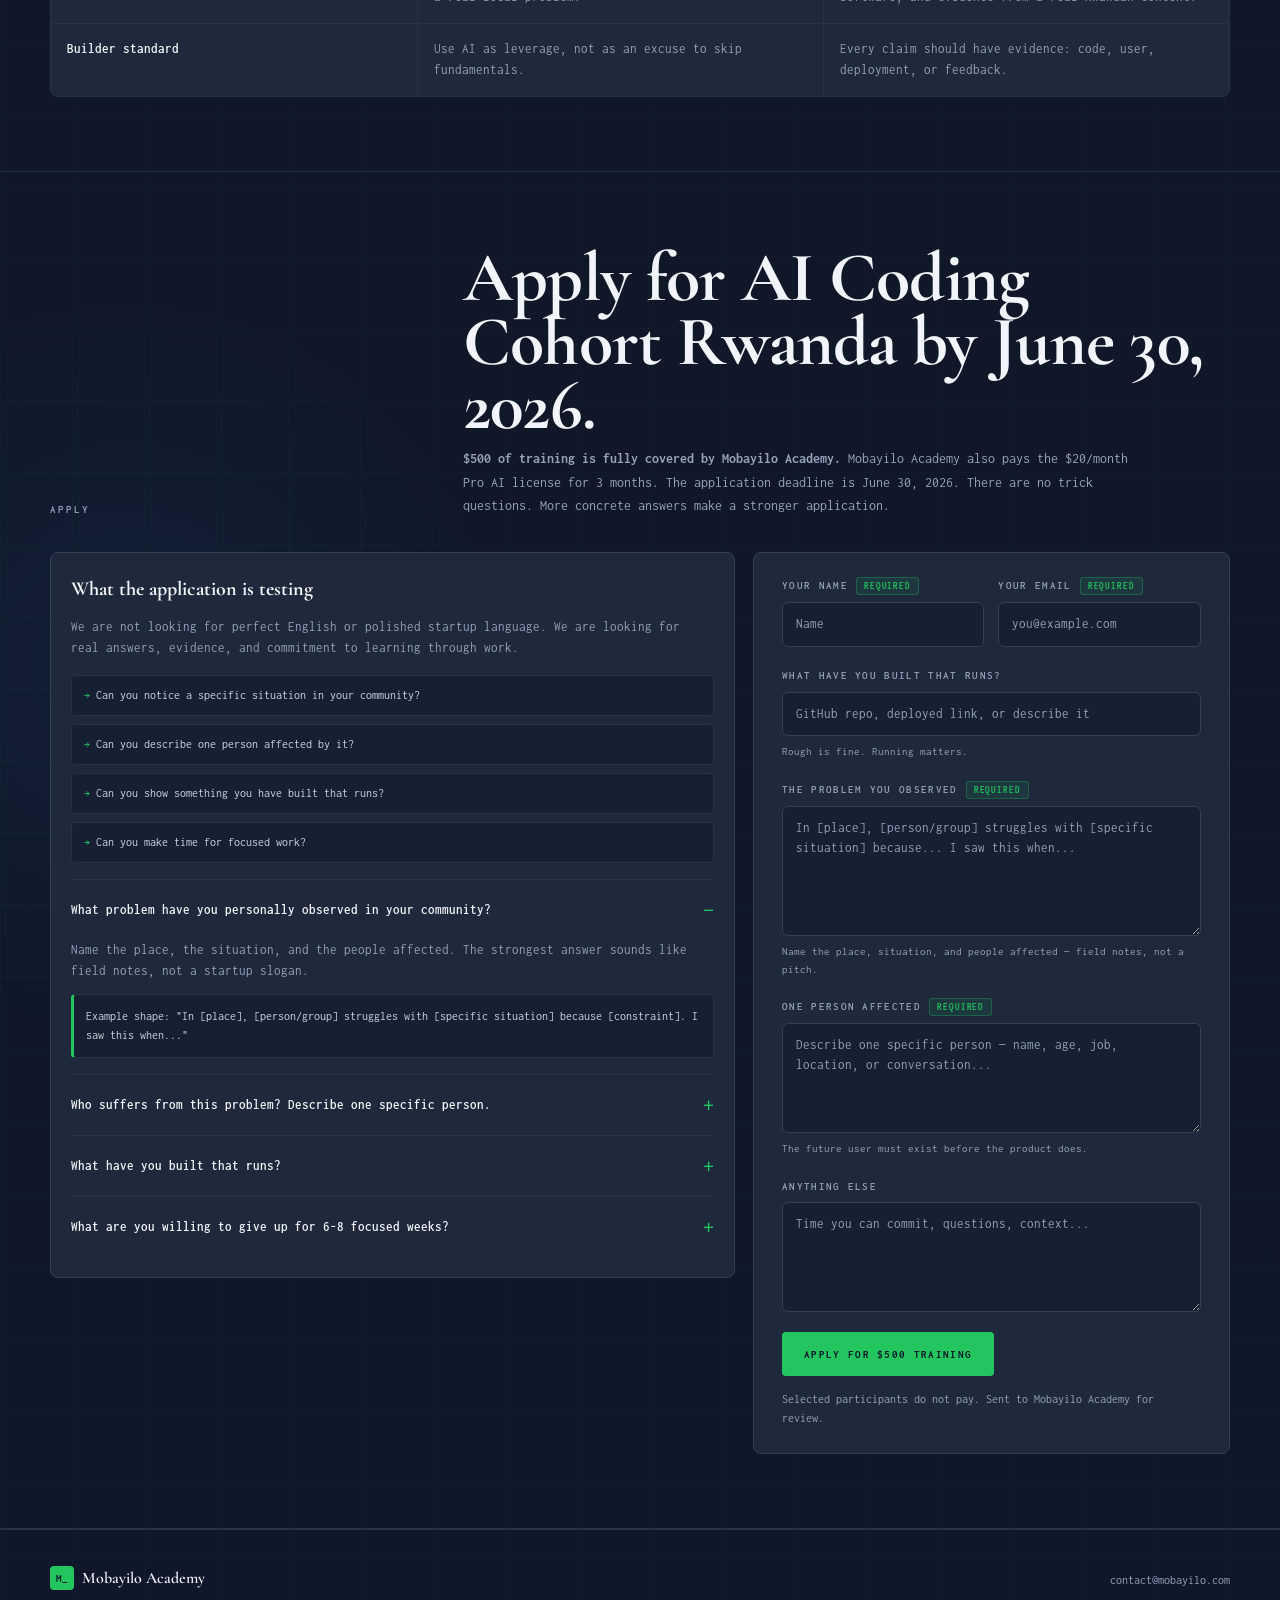
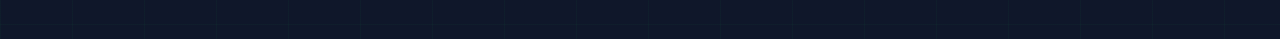
==== commit 834844da: "Add dictionary link to academy header" ====
--- a/site/index.html
+++ b/site/index.html
@@ -3,10 +3,10 @@
 <head>
   <meta charset="UTF-8">
   <meta name="viewport" content="width=device-width, initial-scale=1.0">
-  <title>Mobayilo Academy | AI Coding Cohort Rwanda</title>
+  <title>Mobayilo Academy | Capacity Building Through Real Problem Solving</title>
   <meta name="description" content="Mobayilo Academy contributes to capacity building in Rwanda by training software engineers to solve real local problems. The current program is the AI Coding Cohort Rwanda.">
   <link rel="canonical" href="https://academy.mobayilo.com/">
-  <meta property="og:title" content="Mobayilo Academy | AI Coding Cohort Rwanda">
+  <meta property="og:title" content="Mobayilo Academy | Capacity Building Through Real Problem Solving">
   <meta property="og:description" content="Capacity building in Rwanda through software engineering, computer science, and AI-assisted problem solving. Apply to the current AI Coding Cohort Rwanda.">
   <meta property="og:type" content="website">
   <meta property="og:url" content="https://academy.mobayilo.com/">
@@ -87,6 +87,12 @@
       min-height: 56px;
       gap: 18px;
     }
+    .topbar-actions {
+      display: inline-flex;
+      align-items: center;
+      gap: 8px;
+      flex: 0 0 auto;
+    }
     .brand {
       display: inline-flex;
       align-items: center;
@@ -119,6 +125,25 @@
     }
     .navlinks a { transition: color 140ms ease; }
     .navlinks a:hover { color: var(--text); }
+    .navlinks .nav-badge {
+      display: inline-flex;
+      align-items: center;
+      min-height: 22px;
+      padding: 0 10px;
+      border-radius: 3px;
+      background: var(--green-wash);
+      color: var(--green-strong);
+      font-family: "Inconsolata", monospace;
+      font-size: 10px;
+      font-weight: 700;
+      letter-spacing: 0.06em;
+      white-space: nowrap;
+      transition: background 140ms ease, color 140ms ease;
+    }
+    .navlinks .nav-badge:hover {
+      background: rgba(34, 197, 94, 0.2);
+      color: #bbf7d0;
+    }
     .navcta {
       display: inline-flex;
       align-items: center;
@@ -789,8 +814,11 @@
         <a href="#program">program</a>
         <a href="#curriculum">curriculum</a>
         <a href="#apply">apply</a>
+        <a class="nav-badge" href="https://inkoranyamuga.mobayilo.com/" target="_blank" rel="noreferrer">Kinyarwanda IT Dictionary</a>
       </nav>
-      <a class="navcta" href="#apply">Apply for $500 Training</a>
+      <div class="topbar-actions">
+        <a class="navcta" href="#apply">Apply for $500 Training</a>
+      </div>
     </div>
   </header>
 
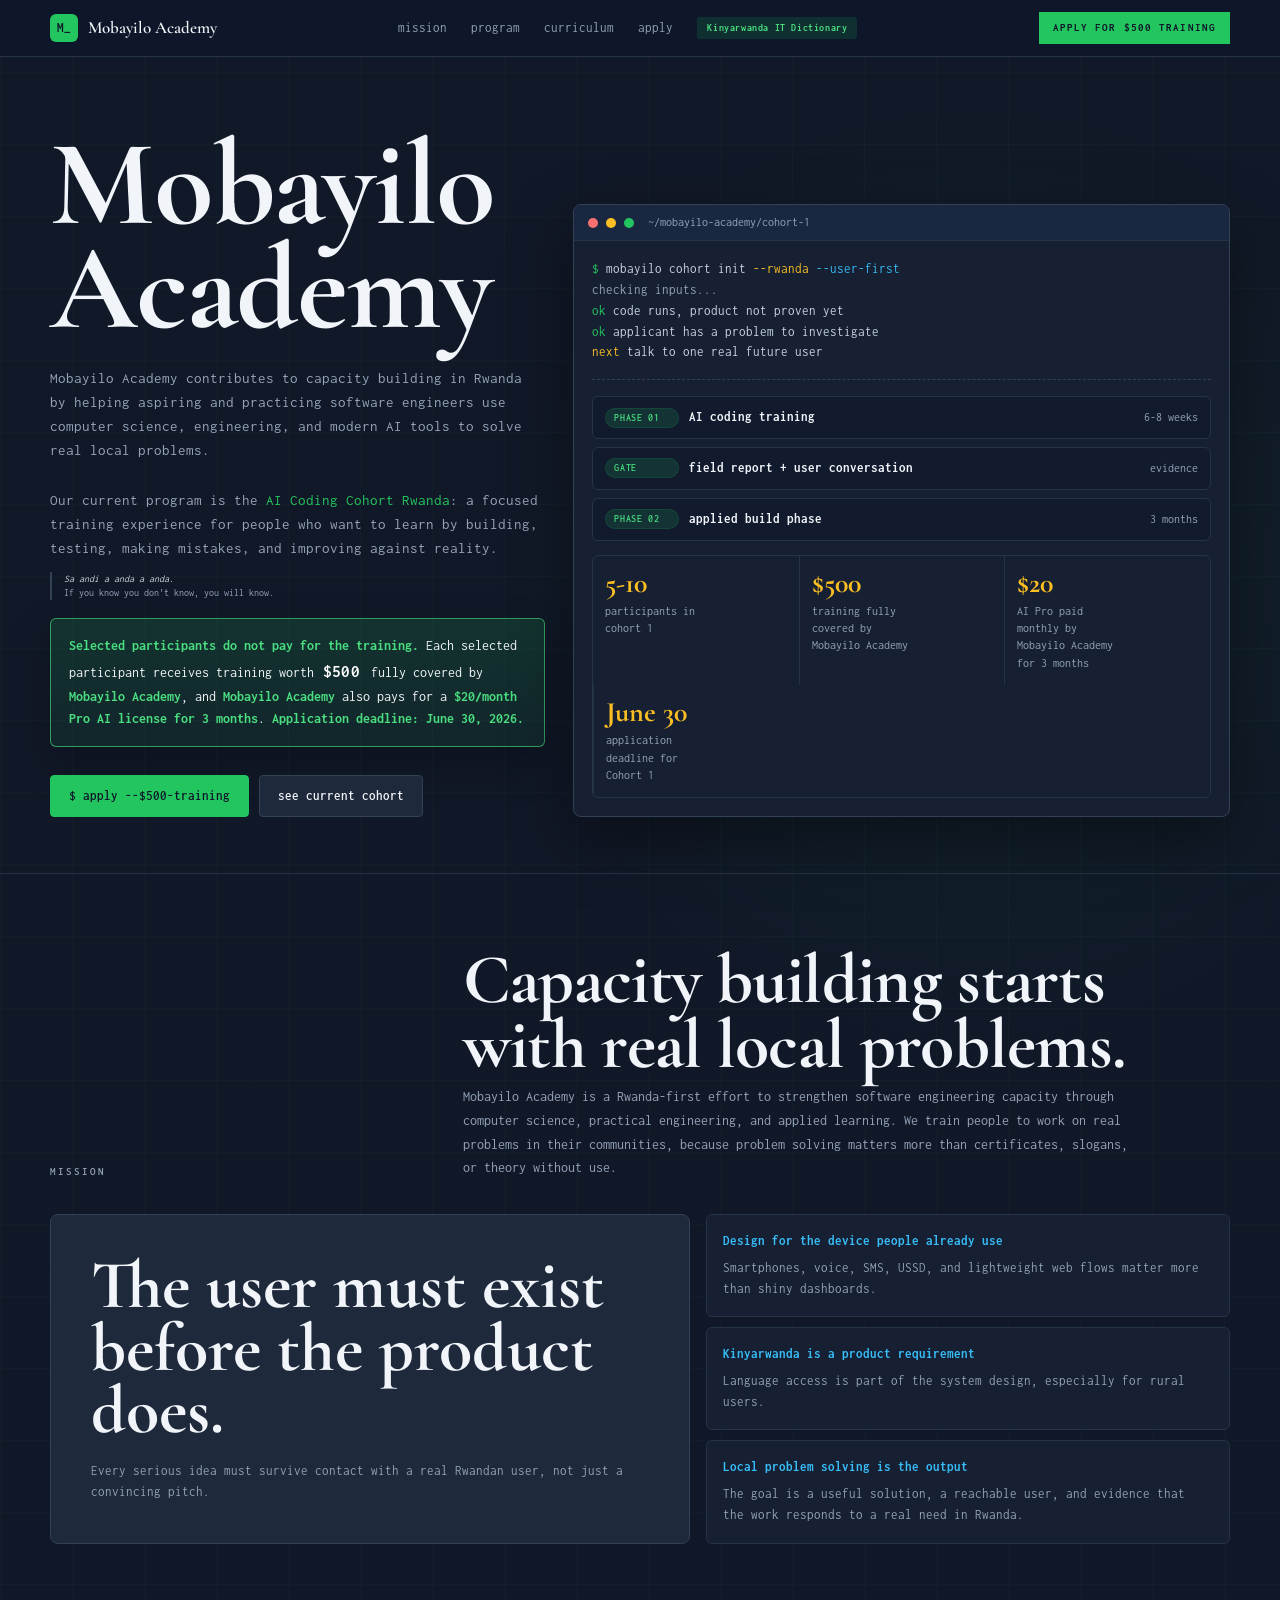
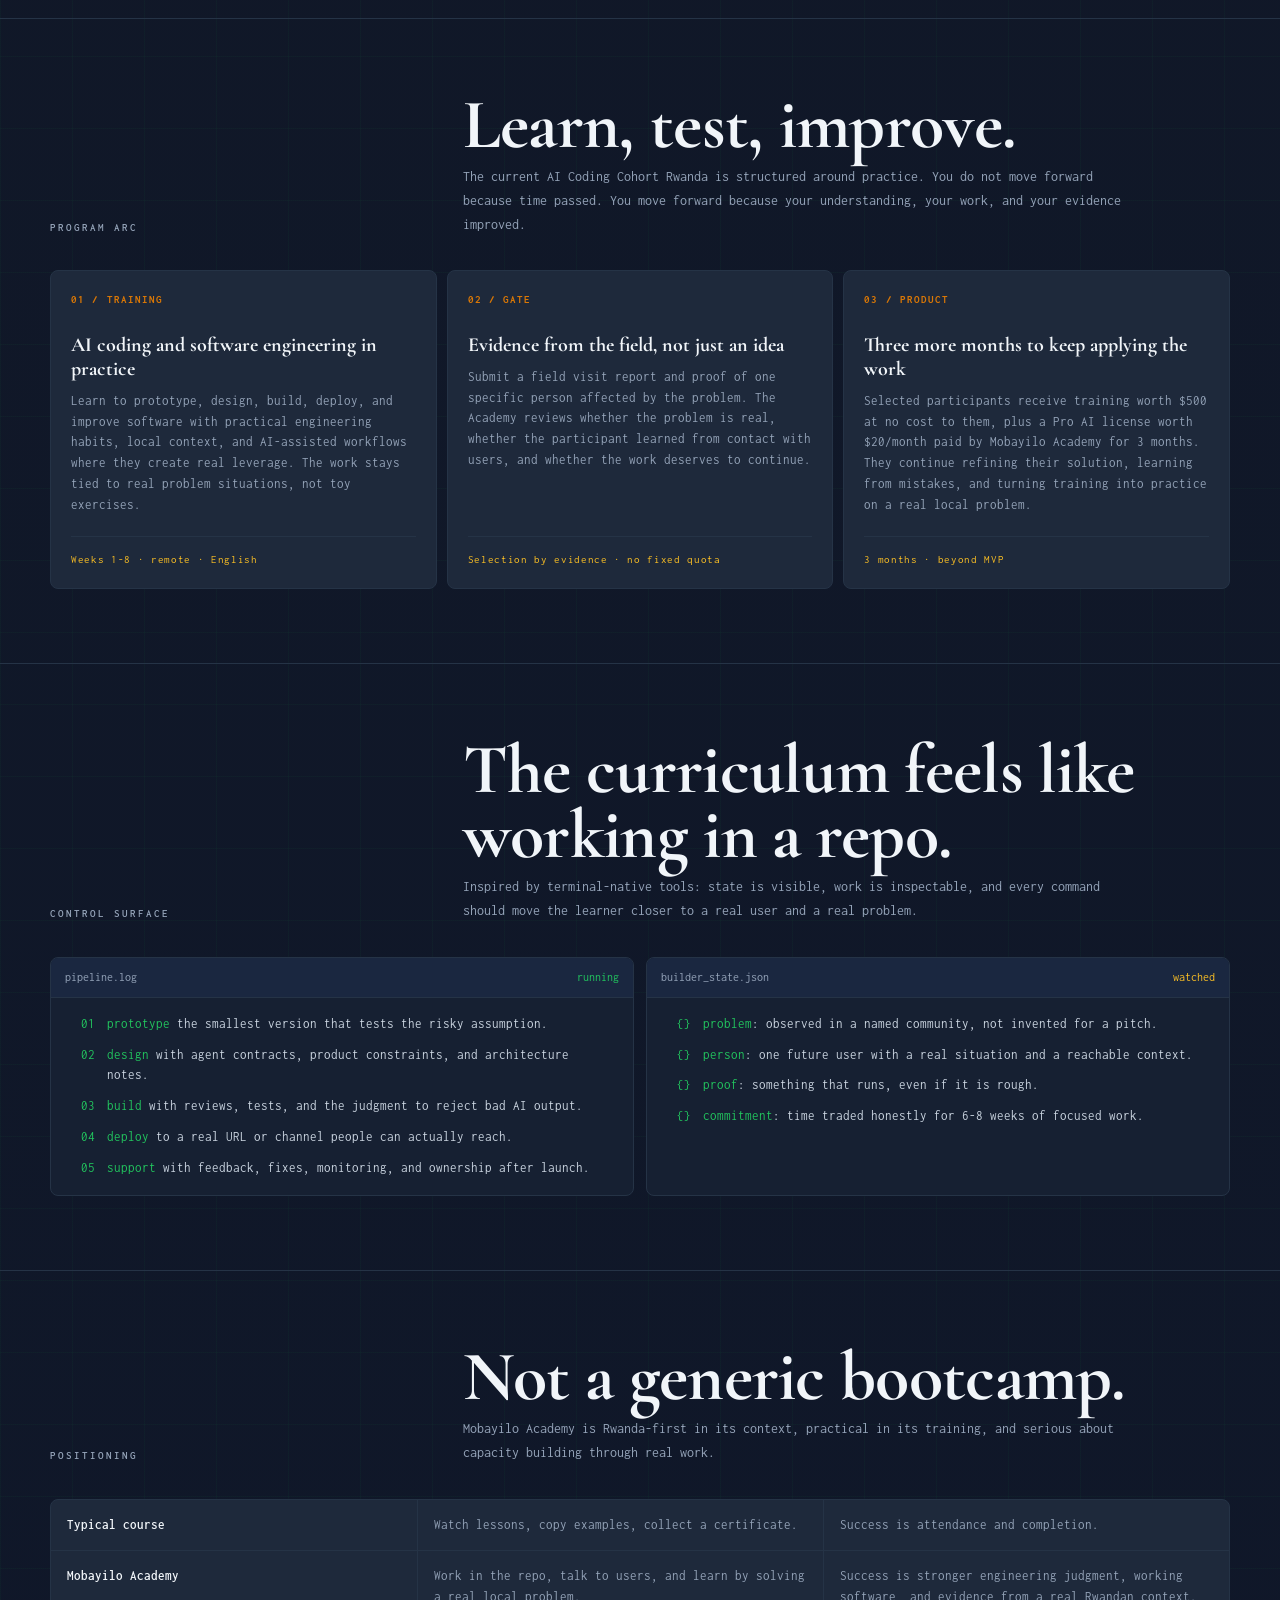
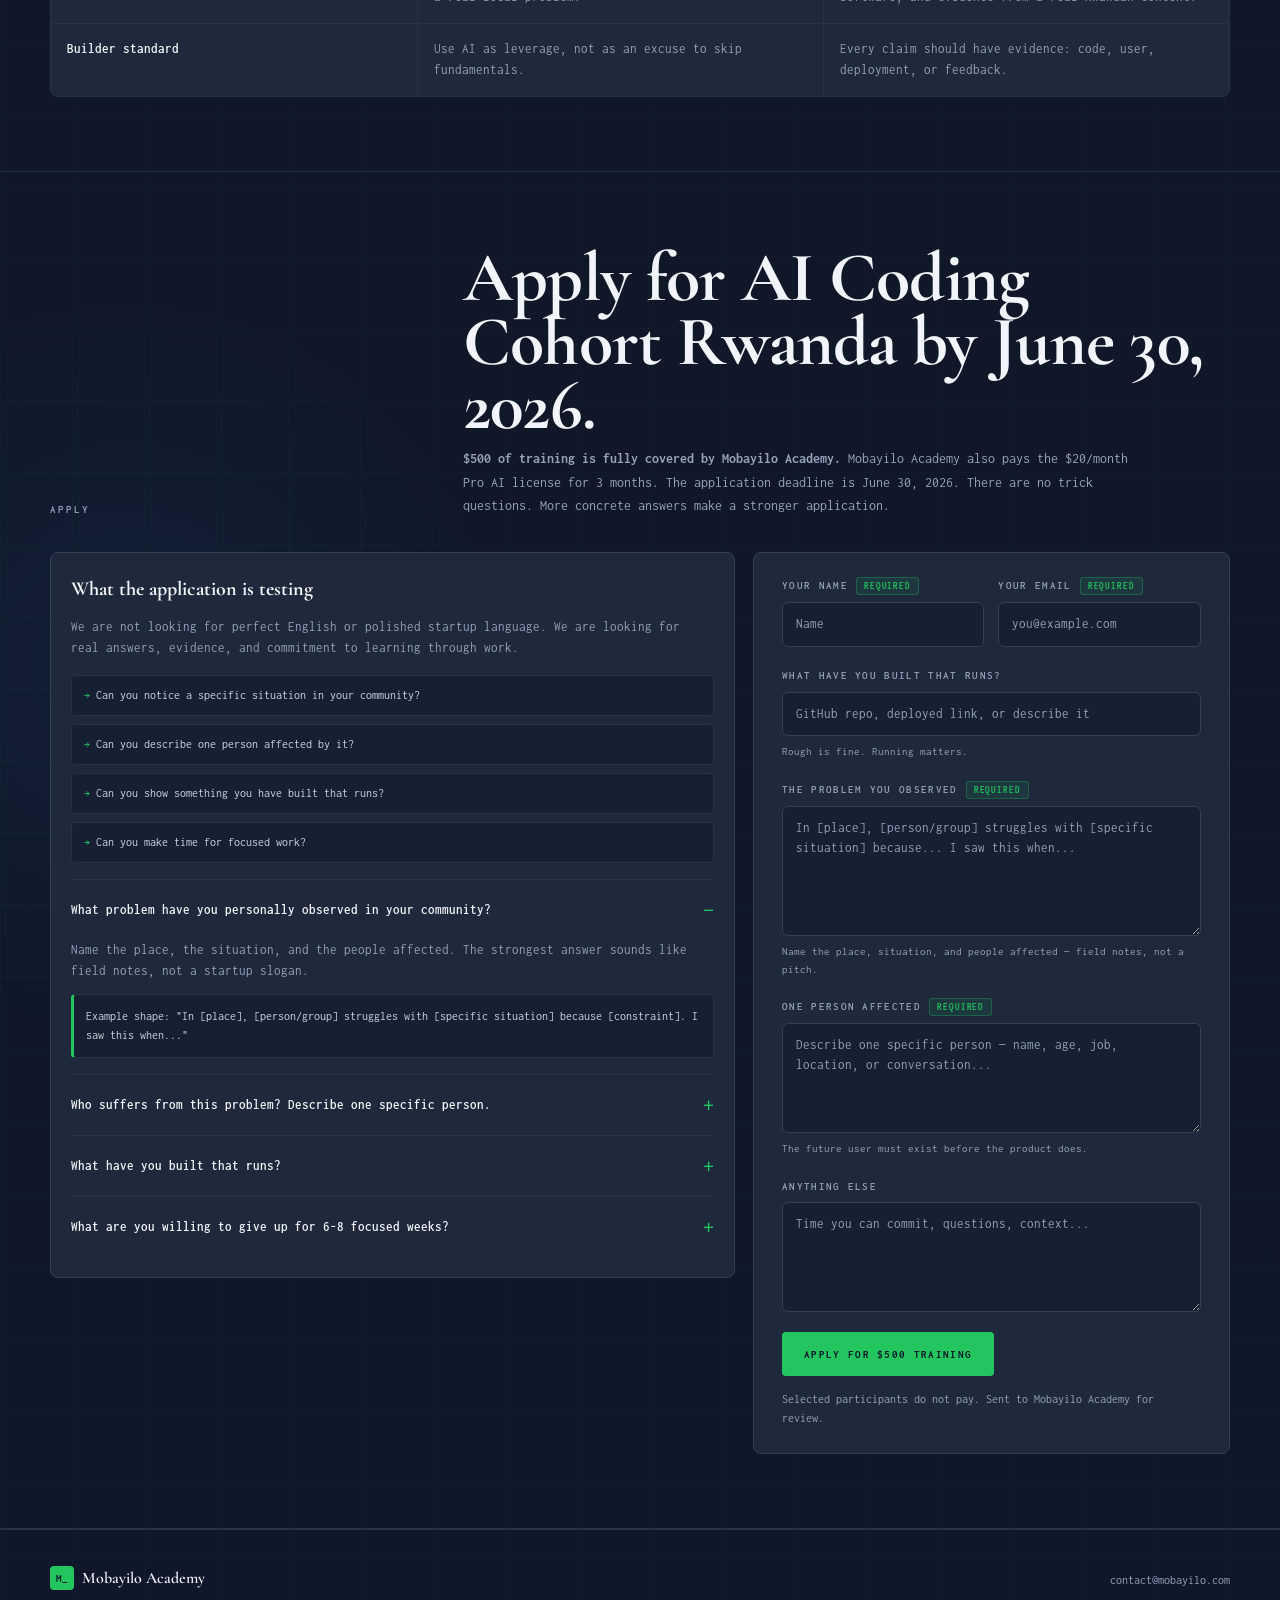
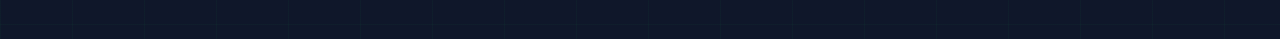
==== commit 158c070a: "Update cohort 1 capacity to 5-10 and add Docker startup failure diagram Co-Authored-By: Claude Sonne" ====
--- a/site/index.html
+++ b/site/index.html
@@ -881,7 +881,7 @@
             </div>
 
             <div class="dash" aria-label="Cohort facts">
-              <div><b>5-8</b><span>participants in cohort 1</span></div>
+              <div><b>5-10</b><span>participants in cohort 1</span></div>
               <div><b>$500</b><span>training fully covered by Mobayilo Academy</span></div>
               <div><b>$20</b><span>AI Pro paid monthly by Mobayilo Academy for 3 months</span></div>
               <div><b>June 30</b><span>application deadline for Cohort 1</span></div>
